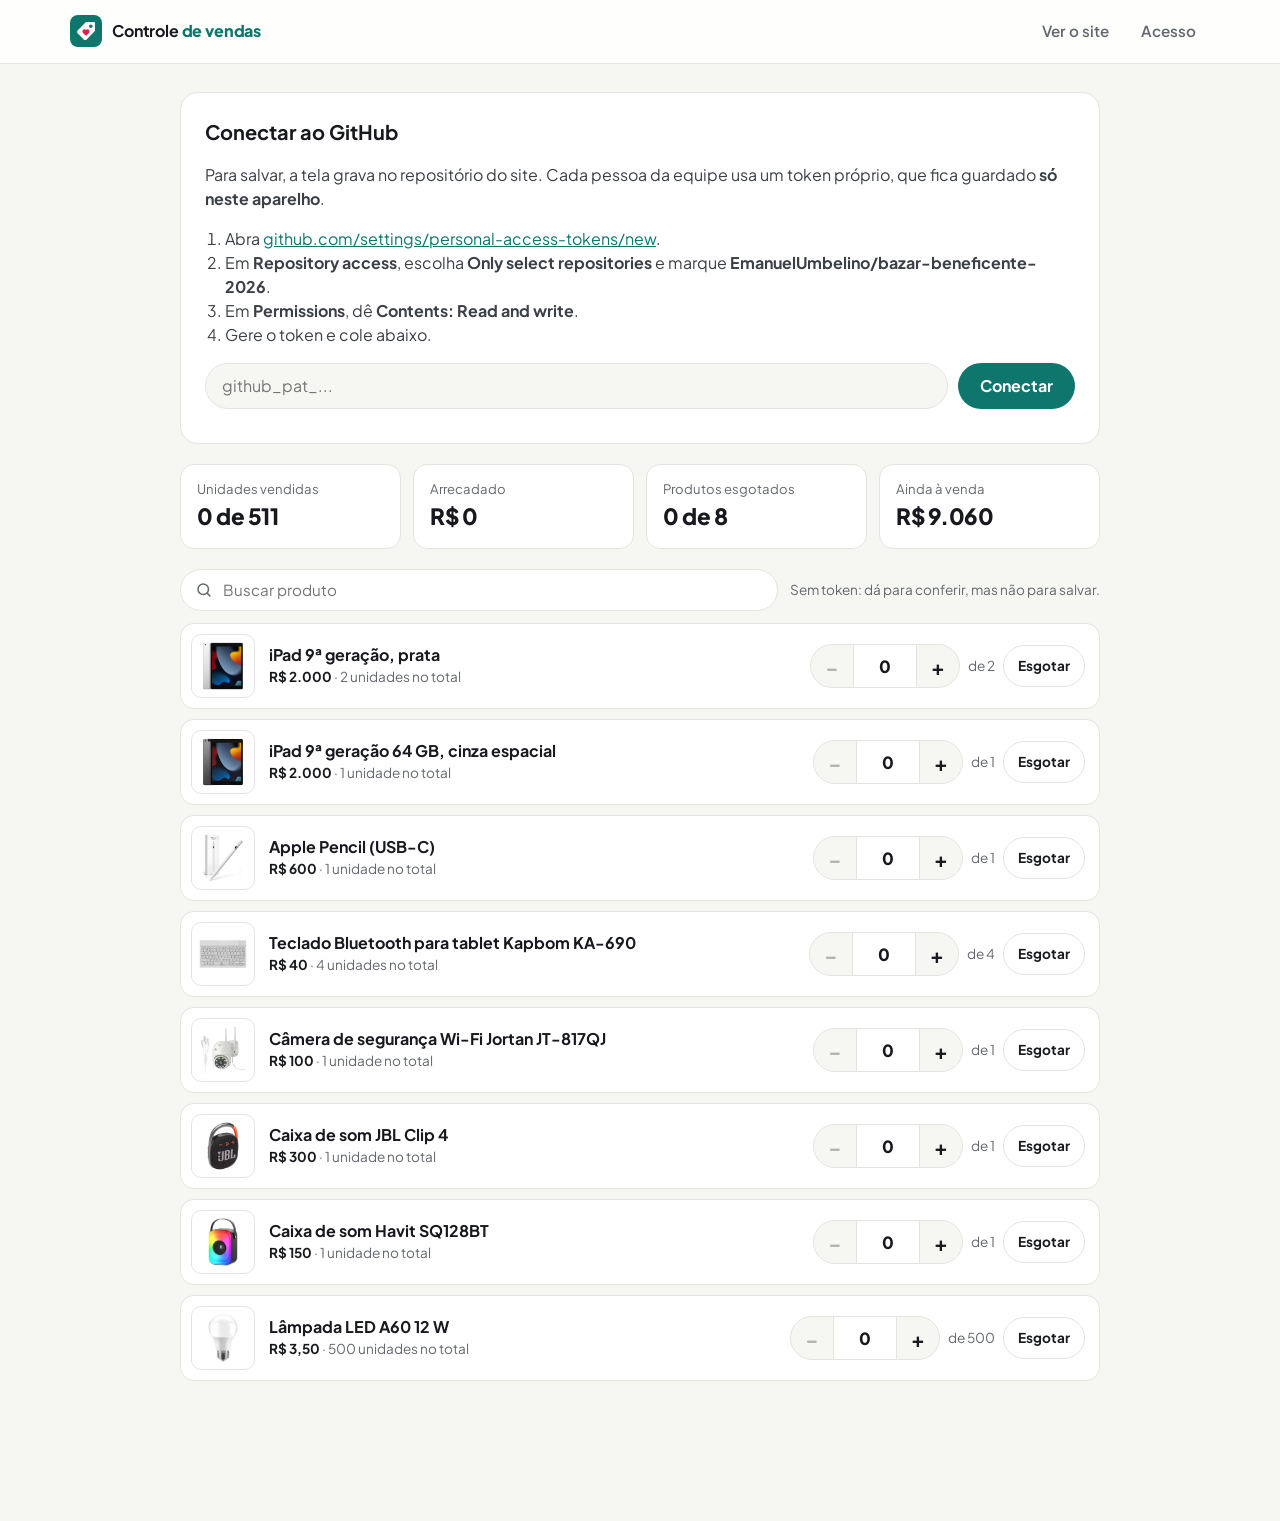
==== admin.html @ 53eb68d4 "Site do Bazar Beneficente 2026: catálogo, regras e controle de vendas" ====
<!doctype html>
<html lang="pt-BR">
<head>
  <meta charset="utf-8">
  <meta name="viewport" content="width=device-width, initial-scale=1">
  <meta name="robots" content="noindex, nofollow">
  <title>Controle de vendas | Bazar Beneficente 2026</title>
  <meta name="theme-color" content="#ffffff">
  <link rel="icon" href="assets/img/icone.svg" type="image/svg+xml">
  <link rel="preconnect" href="https://fonts.googleapis.com">
  <link rel="preconnect" href="https://fonts.gstatic.com" crossorigin>
  <link href="https://fonts.googleapis.com/css2?family=Plus+Jakarta+Sans:wght@400;500;600;700;800&display=swap" rel="stylesheet">
  <link rel="stylesheet" href="assets/css/estilo.css">
  <link rel="stylesheet" href="assets/css/admin.css">
  <script type="module" src="assets/js/admin.js"></script>
</head>
<body>
  <header class="topo">
    <div class="topo__dentro">
      <a class="marca" href="./">
        <img src="assets/img/icone.svg" alt="" width="32" height="32">
        <span>Controle <b>de vendas</b></span>
      </a>
      <nav class="menu" aria-label="Principal">
        <a href="./" target="_blank" rel="noopener">Ver o site</a>
        <button type="button" class="menu__botao" id="abrir-acesso">Acesso</button>
      </nav>
    </div>
  </header>

  <main class="painel">
    <section class="acesso" id="acesso" hidden>
      <h2>Conectar ao GitHub</h2>
      <p>Para salvar, a tela grava no repositório do site. Cada pessoa da equipe usa um token próprio, que fica guardado <b>só neste aparelho</b>.</p>
      <ol>
        <li>Abra <a href="https://github.com/settings/personal-access-tokens/new" target="_blank" rel="noopener">github.com/settings/personal-access-tokens/new</a>.</li>
        <li>Em <b>Repository access</b>, escolha <b>Only select repositories</b> e marque <b id="nome-repo">o repositório do bazar</b>.</li>
        <li>Em <b>Permissions</b>, dê <b>Contents: Read and write</b>.</li>
        <li>Gere o token e cole abaixo.</li>
      </ol>
      <form id="form-token" class="acesso__form">
        <input id="token" type="password" placeholder="github_pat_..." autocomplete="off" required aria-label="Token do GitHub">
        <button class="botao" type="submit">Conectar</button>
      </form>
      <p class="acesso__sair" id="sair-linha" hidden>Conectado. <button type="button" class="link" id="sair">Desconectar este aparelho</button></p>
      <p class="acesso__msg" id="acesso-msg" role="status"></p>
    </section>

    <section class="resumo" id="resumo" aria-label="Resumo"></section>

    <div class="painel__barra">
      <label class="busca">
        <svg viewBox="0 0 24 24" aria-hidden="true"><circle cx="11" cy="11" r="7"/><path d="m20 20-3.5-3.5"/></svg>
        <input id="busca" type="search" placeholder="Buscar produto" autocomplete="off" aria-label="Buscar produto">
      </label>
      <p class="painel__fonte" id="fonte"></p>
    </div>

    <div class="linhas" id="linhas"></div>
  </main>

  <div class="salvar" id="salvar" hidden>
    <div class="salvar__dentro">
      <p id="salvar-texto"></p>
      <div class="salvar__botoes">
        <button type="button" class="botao botao--claro" id="desfazer">Desfazer</button>
        <button type="button" class="botao" id="gravar">Salvar</button>
      </div>
    </div>
  </div>

  <div class="aviso-flutuante" id="toast" role="status" hidden></div>
</body>
</html>
---- assets/css/estilo.css ----
:root {
  --fundo: #f6f6f3;
  --superficie: #ffffff;
  --tinta: #17191e;
  --suave: #63676f;
  --linha: #e6e4df;
  --marca: #0f766e;
  --marca-escura: #0b5d57;
  --marca-clara: #e6f4f1;
  --oferta: #e11d48;
  --oferta-clara: #ffe4ea;
  --aviso: #fff7e6;
  --aviso-linha: #f3d9a4;
  --raio: 18px;
  --sombra: 0 1px 2px rgb(16 24 40 / 0.04), 0 6px 20px rgb(16 24 40 / 0.06);
  --largura: 1180px;
  --fonte: 'Plus Jakarta Sans', system-ui, -apple-system, 'Segoe UI', Roboto, sans-serif;
}

*, *::before, *::after { box-sizing: border-box; }
html { -webkit-text-size-adjust: 100%; scroll-behavior: smooth; }
body {
  margin: 0;
  font-family: var(--fonte);
  color: var(--tinta);
  background: var(--fundo);
  line-height: 1.5;
  -webkit-font-smoothing: antialiased;
}
img { max-width: 100%; display: block; }
a { color: var(--marca); }
button, input, select { font: inherit; color: inherit; }
svg { fill: none; stroke: currentColor; stroke-width: 2; stroke-linecap: round; stroke-linejoin: round; }
.sr { position: absolute; width: 1px; height: 1px; overflow: hidden; clip: rect(0 0 0 0); white-space: nowrap; }
:focus-visible { outline: 3px solid color-mix(in srgb, var(--marca) 55%, transparent); outline-offset: 2px; }

/* Topo */
.topo {
  position: sticky; top: 0; z-index: 20;
  background: rgb(255 255 255 / 0.86);
  backdrop-filter: saturate(180%) blur(12px);
  -webkit-backdrop-filter: saturate(180%) blur(12px);
  border-bottom: 1px solid var(--linha);
}
.topo__dentro {
  max-width: var(--largura); margin: 0 auto; padding: 12px 20px;
  display: flex; align-items: center; justify-content: space-between; gap: 16px;
}
.marca { display: flex; align-items: center; gap: 10px; text-decoration: none; color: var(--tinta); font-weight: 700; letter-spacing: -0.01em; }
.marca b { color: var(--marca); font-weight: 800; }
.menu { display: flex; gap: 4px; }
.menu a {
  text-decoration: none; color: var(--suave); font-weight: 600; font-size: 0.95rem;
  padding: 8px 14px; border-radius: 999px;
}
.menu a:hover { color: var(--tinta); background: var(--fundo); }
.menu a[aria-current='page'] { color: var(--marca-escura); background: var(--marca-clara); }

/* Hero */
.hero {
  background:
    radial-gradient(900px 380px at 85% -10%, rgb(15 118 110 / 0.12), transparent 70%),
    radial-gradient(700px 320px at 0% 110%, rgb(225 29 72 / 0.08), transparent 70%),
    var(--superficie);
  border-bottom: 1px solid var(--linha);
}
.hero__dentro { max-width: var(--largura); margin: 0 auto; padding: 56px 20px 44px; }
@media (min-width: 900px) {
  .hero__dentro { display: grid; grid-template-columns: 1.15fr 1fr; align-items: center; gap: 40px; }
}
.vitrine { display: none; position: relative; height: 340px; }
@media (min-width: 900px) { .vitrine { display: block; } }
.vitrine figure {
  position: absolute; margin: 0; background: #fff; border: 1px solid var(--linha); border-radius: 22px;
  box-shadow: 0 20px 50px rgb(16 24 40 / 0.12); padding: 16px;
}
.vitrine img { width: 100%; height: 100%; object-fit: contain; }
.vitrine span {
  position: absolute; top: -10px; right: -10px; background: var(--oferta); color: #fff; font-weight: 800;
  font-size: 0.95rem; padding: 6px 11px; border-radius: 999px; box-shadow: 0 6px 16px rgb(225 29 72 / 0.35);
}
.vitrine figure:nth-child(1) span { right: auto; left: -10px; }
.vitrine figure:nth-child(1) { width: 230px; height: 230px; left: 4%; top: 50px; transform: rotate(-5deg); }
.vitrine figure:nth-child(2) { width: 200px; height: 200px; left: 40%; top: 0; transform: rotate(4deg); z-index: 1; }
.vitrine figure:nth-child(3) { width: 180px; height: 180px; left: 58%; top: 160px; transform: rotate(-2deg); z-index: 2; }
.hero__selo {
  display: inline-block; margin: 0 0 14px; padding: 6px 12px; border-radius: 999px;
  background: var(--marca-clara); color: var(--marca-escura); font-weight: 700; font-size: 0.8rem;
  letter-spacing: 0.04em; text-transform: uppercase;
}
.hero h1 { margin: 0; font-size: clamp(2rem, 5vw, 3.4rem); line-height: 1.05; letter-spacing: -0.035em; font-weight: 800; }
.hero__chamada { margin: 14px 0 0; max-width: 40ch; font-size: clamp(1.05rem, 2vw, 1.25rem); color: var(--suave); }
.hero__info { list-style: none; padding: 0; margin: 22px 0 0; display: flex; flex-wrap: wrap; gap: 10px; }
.hero__info li {
  display: inline-flex; align-items: center; gap: 8px;
  padding: 8px 14px; border-radius: 999px; background: var(--fundo); border: 1px solid var(--linha);
  font-weight: 600; font-size: 0.92rem;
}
.hero__info svg { width: 18px; height: 18px; color: var(--marca); flex: none; }
.numeros { display: flex; flex-wrap: wrap; gap: 12px 40px; margin: 32px 0 0; }
.numeros div { display: flex; flex-direction: column-reverse; }
.numeros dt { color: var(--suave); font-size: 0.88rem; }
.numeros dd { margin: 0; font-size: 1.7rem; font-weight: 800; letter-spacing: -0.02em; }
.numeros div:last-child dd { color: var(--oferta); }

.aviso { max-width: var(--largura); margin: 20px auto 0; padding: 0 20px; }
.aviso p {
  margin: 0; padding: 12px 16px; border-radius: 12px;
  background: var(--aviso); border: 1px solid var(--aviso-linha); color: #6b4a07; font-size: 0.92rem; font-weight: 500;
}

/* Barra de filtros */
.barra { position: sticky; top: 57px; z-index: 10; background: color-mix(in srgb, var(--fundo) 92%, transparent); backdrop-filter: blur(10px); -webkit-backdrop-filter: blur(10px); }
.barra__dentro {
  max-width: var(--largura); margin: 0 auto; padding: 14px 20px;
  display: flex; align-items: center; justify-content: space-between; gap: 12px; flex-wrap: wrap;
}
.chips { display: flex; gap: 8px; overflow-x: auto; scrollbar-width: none; flex: 1 1 auto; min-width: 0; padding: 2px; }
.chips::-webkit-scrollbar { display: none; }
.chip {
  flex: none; display: inline-flex; align-items: center; gap: 8px;
  padding: 9px 14px; border-radius: 999px; border: 1px solid var(--linha); background: var(--superficie);
  font-weight: 600; font-size: 0.92rem; cursor: pointer; transition: background 0.15s, border-color 0.15s, color 0.15s;
}
.chip:hover { border-color: #cfccc5; }
.chip__n { font-size: 0.78rem; color: var(--suave); background: var(--fundo); border-radius: 999px; padding: 1px 7px; }
.chip[aria-selected='true'] { background: var(--tinta); border-color: var(--tinta); color: #fff; }
.chip[aria-selected='true'] .chip__n { background: rgb(255 255 255 / 0.18); color: #fff; }
.barra__ferramentas { display: flex; gap: 8px; flex: 0 1 auto; }
.busca {
  display: flex; align-items: center; gap: 8px; padding: 0 14px; height: 42px;
  background: var(--superficie); border: 1px solid var(--linha); border-radius: 999px; min-width: 220px;
}
.busca svg { width: 18px; height: 18px; color: var(--suave); flex: none; }
.busca input { border: 0; outline: 0; background: transparent; width: 100%; font-size: 0.95rem; }
.busca:focus-within { border-color: var(--marca); box-shadow: 0 0 0 3px rgb(15 118 110 / 0.15); }
.ordem select {
  height: 42px; padding: 0 36px 0 14px; border-radius: 999px; border: 1px solid var(--linha);
  background: var(--superficie) url("data:image/svg+xml,%3Csvg xmlns='http://www.w3.org/2000/svg' viewBox='0 0 24 24' fill='none' stroke='%2363676f' stroke-width='2' stroke-linecap='round'%3E%3Cpath d='m6 9 6 6 6-6'/%3E%3C/svg%3E") no-repeat right 12px center / 16px;
  appearance: none; font-weight: 600; font-size: 0.92rem; cursor: pointer;
}

/* Grade */
.catalogo { padding-bottom: 32px; }
.grade {
  max-width: var(--largura); margin: 0 auto; padding: 8px 20px 0;
  display: grid; gap: 20px; grid-template-columns: repeat(auto-fill, minmax(240px, 1fr));
}
.card {
  position: relative; display: flex; flex-direction: column;
  background: var(--superficie); border: 1px solid var(--linha); border-radius: var(--raio);
  overflow: hidden; transition: transform 0.18s ease, box-shadow 0.18s ease;
}
.card:hover { transform: translateY(-2px); box-shadow: var(--sombra); }
.card__foto { position: relative; aspect-ratio: 1; background: #fff; border-bottom: 1px solid var(--linha); }
.card__foto img { width: 100%; height: 100%; object-fit: contain; padding: 14px; }
.selo {
  position: absolute; top: 12px; left: 12px;
  background: var(--oferta); color: #fff; font-weight: 800; font-size: 0.9rem; letter-spacing: -0.01em;
  padding: 5px 10px; border-radius: 999px; box-shadow: 0 4px 12px rgb(225 29 72 / 0.3);
}
.tarja {
  position: absolute; inset: auto 12px 12px 12px; text-align: center;
  background: rgb(23 25 30 / 0.86); color: #fff; font-weight: 700; padding: 8px; border-radius: 10px;
  letter-spacing: 0.06em; text-transform: uppercase; font-size: 0.8rem;
}
.card--esgotado .card__foto img { filter: grayscale(1); opacity: 0.5; }
.card--esgotado .preco__por { color: var(--suave); }
.card__corpo { padding: 14px 16px 16px; display: flex; flex-direction: column; gap: 4px; flex: 1; }
.card__cat { margin: 0; color: var(--marca); font-size: 0.75rem; font-weight: 700; letter-spacing: 0.06em; text-transform: uppercase; }
.card__nome { margin: 0 0 6px; font-size: 1.02rem; line-height: 1.3; font-weight: 700; letter-spacing: -0.01em; }
.card__abrir { all: unset; cursor: pointer; }
.card__abrir::after { content: ''; position: absolute; inset: 0; border-radius: var(--raio); }
.card__abrir:focus-visible::after { outline: 3px solid color-mix(in srgb, var(--marca) 55%, transparent); outline-offset: -3px; }
.preco { display: flex; align-items: baseline; gap: 10px; flex-wrap: wrap; margin-top: auto; }
.preco__de { color: var(--suave); font-size: 0.92rem; }
.preco__por { font-size: 1.5rem; font-weight: 800; letter-spacing: -0.025em; }
.card__economia { margin: 0; color: var(--oferta); font-weight: 700; font-size: 0.88rem; }
.card__estoque { margin: 6px 0 0; color: var(--suave); font-size: 0.85rem; display: flex; align-items: center; gap: 6px; }
.card__estoque::before { content: ''; width: 7px; height: 7px; border-radius: 50%; background: #16a34a; }
.card__estoque--fim::before { background: #9ca3af; }

.vazio { max-width: var(--largura); margin: 24px auto; padding: 0 20px; color: var(--suave); text-align: center; }
.nota { max-width: var(--largura); margin: 28px auto 0; padding: 0 20px; color: var(--suave); font-size: 0.82rem; }

/* Detalhe */
.detalhe {
  border: 0; padding: 0; border-radius: 24px; width: min(920px, calc(100% - 32px)); max-height: calc(100dvh - 32px);
  background: var(--superficie); color: var(--tinta); box-shadow: 0 30px 80px rgb(0 0 0 / 0.25);
}
.detalhe::backdrop { background: rgb(17 19 24 / 0.55); backdrop-filter: blur(3px); }
.detalhe[open] { animation: entrar 0.2s ease; }
@keyframes entrar { from { opacity: 0; transform: translateY(12px) scale(0.98); } }
.detalhe__caixa { position: relative; display: grid; grid-template-columns: 1fr 1fr; }
.detalhe__fechar {
  position: absolute; top: 12px; right: 12px; z-index: 2; width: 40px; height: 40px; border-radius: 50%;
  border: 1px solid var(--linha); background: rgb(255 255 255 / 0.92); cursor: pointer; display: grid; place-items: center;
}
.detalhe__fechar svg { width: 20px; height: 20px; }
.detalhe__foto { position: relative; background: #fff; border-right: 1px solid var(--linha); display: grid; place-items: center; padding: 28px; }
.detalhe__foto img { width: 100%; max-height: 440px; object-fit: contain; }
.detalhe__ilustrativa { position: absolute; bottom: 12px; left: 16px; font-size: 0.75rem; color: var(--suave); }
.detalhe__info { padding: 32px 28px 28px; display: flex; flex-direction: column; gap: 10px; overflow-y: auto; }
.detalhe__info h2 { margin: 0; font-size: 1.6rem; line-height: 1.15; letter-spacing: -0.025em; padding-right: 36px; }
.detalhe__modelo { margin: -4px 0 0; color: var(--suave); font-size: 0.9rem; }
.detalhe__preco {
  display: flex; align-items: center; justify-content: space-between; gap: 12px;
  padding: 16px; margin-top: 6px; border-radius: 14px; background: var(--fundo);
}
.detalhe__preco > div { display: flex; flex-direction: column; }
.detalhe__preco .preco__por { font-size: 2rem; line-height: 1.1; }
.detalhe__un { color: var(--suave); font-size: 0.82rem; }
.selo--grande { position: static; font-size: 1.15rem; padding: 8px 14px; }
.detalhe__descricao { margin: 4px 0 0; color: #3b3f46; }
.detalhe__tabela { margin: 4px 0 0; border-top: 1px solid var(--linha); }
.detalhe__tabela div { display: flex; justify-content: space-between; gap: 16px; padding: 10px 0; border-bottom: 1px solid var(--linha); font-size: 0.92rem; }
.detalhe__tabela dt { color: var(--suave); }
.detalhe__tabela dd { margin: 0; font-weight: 600; text-align: right; }
.detalhe__alerta { margin: 4px 0 0; padding: 10px 14px; border-radius: 12px; background: var(--aviso); border: 1px solid var(--aviso-linha); color: #6b4a07; font-size: 0.88rem; }
.detalhe__regras { font-weight: 600; font-size: 0.92rem; margin-top: 4px; }

/* Regras */
.pagina { max-width: 820px; margin: 0 auto; padding: 48px 20px 64px; }
.pagina h1 { font-size: clamp(1.9rem, 4vw, 2.6rem); letter-spacing: -0.03em; line-height: 1.1; margin: 0 0 12px; }
.pagina > p.intro { color: var(--suave); font-size: 1.1rem; margin: 0 0 24px; }
.secao { background: var(--superficie); border: 1px solid var(--linha); border-radius: var(--raio); padding: 24px; margin-top: 16px; }
.secao h2 { display: flex; align-items: center; gap: 12px; margin: 0 0 12px; font-size: 1.2rem; letter-spacing: -0.01em; }
.secao h2 span {
  display: grid; place-items: center; width: 32px; height: 32px; flex: none; border-radius: 10px;
  background: var(--marca-clara); color: var(--marca-escura); font-size: 0.95rem; font-weight: 800;
}
.secao h3 { font-size: 1rem; margin: 18px 0 8px; }
.secao p, .secao li { color: #3b3f46; }
.secao ul, .secao ol { padding-left: 20px; margin: 8px 0; }
.secao li { margin: 4px 0; }
.destaque-valor {
  display: flex; align-items: center; gap: 16px; flex-wrap: wrap;
  padding: 14px 16px; border-radius: 14px; background: var(--fundo); margin: 8px 0;
}
.destaque-valor strong { font-size: 1.8rem; letter-spacing: -0.02em; color: var(--marca-escura); }
.destaque-valor span { color: var(--suave); font-size: 0.92rem; flex: 1 1 260px; }
.tabela { width: 100%; border-collapse: collapse; font-size: 0.94rem; margin-top: 4px; }
.tabela th, .tabela td { text-align: left; padding: 10px 8px; border-bottom: 1px solid var(--linha); vertical-align: top; }
.tabela th { color: var(--suave); font-weight: 600; font-size: 0.82rem; text-transform: uppercase; letter-spacing: 0.04em; }
.tabela td:first-child { font-weight: 600; }
.pagamento { display: flex; gap: 8px; flex-wrap: wrap; list-style: none; padding: 0 !important; }
.pagamento li { padding: 6px 14px; border-radius: 999px; background: var(--marca-clara); color: var(--marca-escura); font-weight: 700; font-size: 0.9rem; }
.botao {
  display: inline-flex; align-items: center; justify-content: center; gap: 8px; height: 46px; padding: 0 22px;
  border-radius: 999px; border: 0; background: var(--marca); color: #fff; font-weight: 700; text-decoration: none; cursor: pointer;
}
.botao:hover { background: var(--marca-escura); }
.botao--claro { background: var(--superficie); color: var(--tinta); border: 1px solid var(--linha); }
.botao--claro:hover { background: var(--fundo); }

/* Rodapé */
.rodape { border-top: 1px solid var(--linha); background: var(--superficie); margin-top: 24px; }
.rodape__dentro { max-width: var(--largura); margin: 0 auto; padding: 28px 20px 40px; color: var(--suave); font-size: 0.9rem; }
.rodape p { margin: 4px 0; }

/* Celular */
@media (max-width: 720px) {
  .topo__dentro { padding: 10px 16px; }
  .marca span { font-size: 0.95rem; }
  .menu a { padding: 7px 11px; font-size: 0.9rem; }
  .hero__dentro { padding: 36px 16px 30px; }
  .numeros { display: grid; grid-template-columns: repeat(3, auto); justify-content: start; gap: 10px 22px; margin-top: 24px; }
  .numeros dt { font-size: 0.78rem; line-height: 1.3; }
  .numeros dd { font-size: 1.3rem; }
  .marca img { width: 28px; height: 28px; }
  .aviso { padding: 0 16px; margin-top: 16px; }
  .barra { top: 53px; }
  .barra__dentro { padding: 12px 16px; }
  .chips { flex-basis: 100%; margin: 0 -16px; padding: 2px 16px; }
  .barra__ferramentas { flex-basis: 100%; }
  .busca { flex: 1; min-width: 0; }
  .grade { padding: 4px 16px 0; gap: 12px; grid-template-columns: repeat(2, minmax(0, 1fr)); }
  .card { border-radius: 14px; }
  .card__foto img { padding: 10px; }
  .card__corpo { padding: 10px 12px 12px; }
  .card__nome { font-size: 0.92rem; }
  .preco { gap: 2px 8px; }
  .preco__por { font-size: 1.2rem; }
  .preco__de { font-size: 0.8rem; }
  .card__economia, .card__estoque { font-size: 0.78rem; }
  .selo { top: 8px; left: 8px; font-size: 0.78rem; padding: 4px 8px; }
  .detalhe { width: 100%; max-width: 100%; max-height: 92dvh; margin: auto 0 0; border-radius: 22px 22px 0 0; }
  .detalhe[open] { animation: subir 0.22s ease; }
  @keyframes subir { from { transform: translateY(40px); opacity: 0; } }
  .detalhe__caixa { grid-template-columns: 1fr; }
  .detalhe__foto { border-right: 0; border-bottom: 1px solid var(--linha); padding: 20px; }
  .detalhe__foto img { max-height: 240px; }
  .detalhe__info { padding: 20px 18px 28px; }
  .detalhe__info h2 { font-size: 1.3rem; padding-right: 0; }
  .pagina { padding: 32px 16px 48px; }
  .secao { padding: 18px; }
  .tabela th:nth-child(3), .tabela td:nth-child(3) { display: none; }
  .tabela .obs-celular { display: block; color: var(--suave); font-weight: 400; font-size: 0.82rem; }
}
@media (min-width: 721px) { .tabela .obs-celular { display: none; } }
@media (max-width: 360px) { .grade { grid-template-columns: 1fr; } }
@media (prefers-reduced-motion: reduce) { * { animation: none !important; transition: none !important; scroll-behavior: auto !important; } }
---- assets/css/admin.css ----
.menu__botao {
  border: 0; background: transparent; cursor: pointer;
  color: var(--suave); font-weight: 600; font-size: 0.95rem; padding: 8px 14px; border-radius: 999px;
}
.menu__botao:hover { color: var(--tinta); background: var(--fundo); }

.painel { max-width: 960px; margin: 0 auto; padding: 28px 20px 140px; }

.acesso { background: var(--superficie); border: 1px solid var(--linha); border-radius: var(--raio); padding: 24px; margin-bottom: 20px; }
.acesso h2 { margin: 0 0 8px; font-size: 1.25rem; }
.acesso p, .acesso li { color: #3b3f46; }
.acesso ol { padding-left: 20px; }
.acesso__form { display: flex; gap: 10px; flex-wrap: wrap; margin-top: 12px; }
.acesso__form input {
  flex: 1 1 280px; height: 46px; padding: 0 16px; border-radius: 999px; border: 1px solid var(--linha); background: var(--fundo);
}
.acesso__msg { margin: 10px 0 0; font-weight: 600; }
.acesso__msg.erro { color: var(--oferta); }
.acesso__msg.ok { color: var(--marca); }
.link { all: unset; color: var(--oferta); font-weight: 600; cursor: pointer; text-decoration: underline; }

.resumo { display: grid; grid-template-columns: repeat(4, 1fr); gap: 12px; margin-bottom: 20px; }
.resumo div { background: var(--superficie); border: 1px solid var(--linha); border-radius: 14px; padding: 14px 16px; }
.resumo dt { color: var(--suave); font-size: 0.82rem; }
.resumo dd { margin: 2px 0 0; font-size: 1.4rem; font-weight: 800; letter-spacing: -0.02em; }

.painel__barra { display: flex; align-items: center; gap: 12px; flex-wrap: wrap; margin-bottom: 12px; }
.painel__barra .busca { flex: 1 1 260px; }
.painel__fonte { margin: 0; color: var(--suave); font-size: 0.85rem; }

.linhas { display: flex; flex-direction: column; gap: 10px; }
.linha {
  display: grid; grid-template-columns: 64px 1fr auto; align-items: center; gap: 14px;
  background: var(--superficie); border: 1px solid var(--linha); border-radius: 14px; padding: 10px 14px 10px 10px;
}
.linha--mudou { border-color: var(--marca); box-shadow: 0 0 0 3px rgb(15 118 110 / 0.12); }
.linha--fim { background: #fafaf9; }
.linha--fim img { filter: grayscale(1); opacity: 0.6; }
.linha img { width: 64px; height: 64px; object-fit: contain; background: #fff; border-radius: 10px; border: 1px solid var(--linha); padding: 4px; }
.linha__nome { margin: 0; font-weight: 700; line-height: 1.25; }
.linha__meta { margin: 2px 0 0; color: var(--suave); font-size: 0.85rem; }
.linha__meta b { color: var(--tinta); }
.linha__estado { display: inline-block; margin-left: 6px; padding: 1px 8px; border-radius: 999px; font-size: 0.75rem; font-weight: 700; }
.linha__estado--fim { background: #e5e7eb; color: #374151; }
.linha__estado--parcial { background: var(--marca-clara); color: var(--marca-escura); }

.controle { display: flex; align-items: center; gap: 8px; }
.passo { display: flex; align-items: center; border: 1px solid var(--linha); border-radius: 999px; overflow: hidden; background: var(--fundo); }
.passo button { width: 42px; height: 42px; border: 0; background: transparent; font-size: 1.3rem; font-weight: 700; cursor: pointer; }
.passo button:hover:not(:disabled) { background: #ecebe7; }
.passo button:disabled { opacity: 0.3; cursor: default; }
.passo input {
  width: 64px; height: 42px; border: 0; background: var(--superficie); text-align: center; font-weight: 800; font-size: 1.05rem;
  border-left: 1px solid var(--linha); border-right: 1px solid var(--linha); -moz-appearance: textfield;
}
.passo input::-webkit-outer-spin-button, .passo input::-webkit-inner-spin-button { -webkit-appearance: none; margin: 0; }
.controle__de { color: var(--suave); font-size: 0.85rem; white-space: nowrap; }
.botao-mini {
  height: 42px; padding: 0 14px; border-radius: 999px; border: 1px solid var(--linha); background: var(--superficie);
  font-weight: 700; font-size: 0.85rem; cursor: pointer; white-space: nowrap;
}
.botao-mini:hover { background: var(--fundo); }

.salvar { position: fixed; inset: auto 0 0 0; z-index: 30; padding: 12px 16px calc(12px + env(safe-area-inset-bottom)); background: rgb(255 255 255 / 0.94); backdrop-filter: blur(10px); border-top: 1px solid var(--linha); }
.salvar__dentro { max-width: 960px; margin: 0 auto; display: flex; align-items: center; justify-content: space-between; gap: 12px; flex-wrap: wrap; }
.salvar p { margin: 0; font-weight: 600; }
.salvar__botoes { display: flex; gap: 8px; }

.aviso-flutuante {
  position: fixed; left: 50%; bottom: 96px; transform: translateX(-50%); z-index: 40;
  background: var(--tinta); color: #fff; padding: 12px 18px; border-radius: 12px; font-weight: 600; box-shadow: var(--sombra);
  max-width: calc(100% - 32px);
}
.aviso-flutuante.erro { background: var(--oferta); }

@media (max-width: 720px) {
  .painel { padding: 20px 16px 150px; }
  .resumo { grid-template-columns: repeat(2, 1fr); }
  .linha { grid-template-columns: 52px 1fr; }
  .linha img { width: 52px; height: 52px; }
  .controle { grid-column: 1 / -1; justify-content: space-between; }
  .salvar__dentro { flex-direction: column; align-items: stretch; }
  .salvar__botoes .botao { flex: 1; }
}
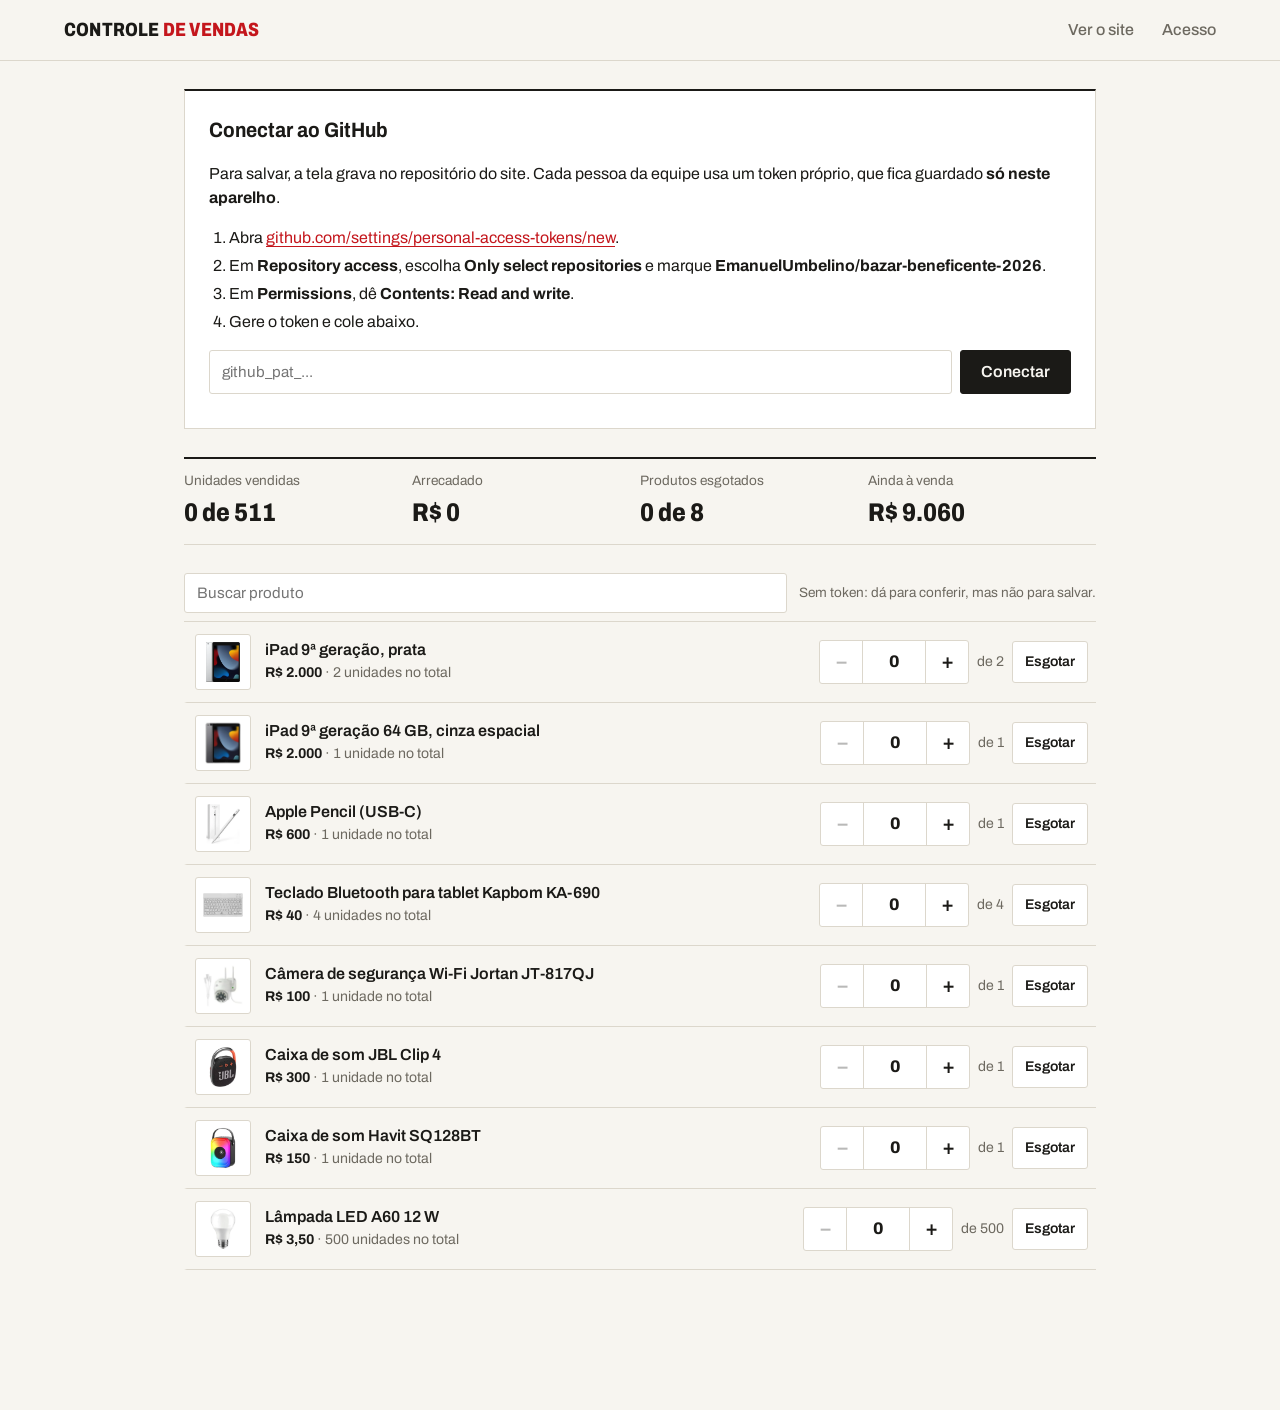
==== commit fb6377fb: "Visual de encarte, menos genérico; média de mercado conferida em 20/10/2026" ====
--- a/admin.html
+++ b/admin.html
@@ -5,11 +5,11 @@
   <meta name="viewport" content="width=device-width, initial-scale=1">
   <meta name="robots" content="noindex, nofollow">
   <title>Controle de vendas | Bazar Beneficente 2026</title>
-  <meta name="theme-color" content="#ffffff">
+  <meta name="theme-color" content="#f7f5f0">
   <link rel="icon" href="assets/img/icone.svg" type="image/svg+xml">
   <link rel="preconnect" href="https://fonts.googleapis.com">
   <link rel="preconnect" href="https://fonts.gstatic.com" crossorigin>
-  <link href="https://fonts.googleapis.com/css2?family=Plus+Jakarta+Sans:wght@400;500;600;700;800&display=swap" rel="stylesheet">
+  <link href="https://fonts.googleapis.com/css2?family=Archivo:wdth,wght@62..125,400..800&display=swap" rel="stylesheet">
   <link rel="stylesheet" href="assets/css/estilo.css">
   <link rel="stylesheet" href="assets/css/admin.css">
   <script type="module" src="assets/js/admin.js"></script>
@@ -17,10 +17,7 @@
 <body>
   <header class="topo">
     <div class="topo__dentro">
-      <a class="marca" href="./">
-        <img src="assets/img/icone.svg" alt="" width="32" height="32">
-        <span>Controle <b>de vendas</b></span>
-      </a>
+      <a class="marca" href="./">Controle <span>de vendas</span></a>
       <nav class="menu" aria-label="Principal">
         <a href="./" target="_blank" rel="noopener">Ver o site</a>
         <button type="button" class="menu__botao" id="abrir-acesso">Acesso</button>
@@ -39,7 +36,7 @@
         <li>Gere o token e cole abaixo.</li>
       </ol>
       <form id="form-token" class="acesso__form">
-        <input id="token" type="password" placeholder="github_pat_..." autocomplete="off" required aria-label="Token do GitHub">
+        <input class="campo" id="token" type="password" placeholder="github_pat_..." autocomplete="off" required aria-label="Token do GitHub">
         <button class="botao" type="submit">Conectar</button>
       </form>
       <p class="acesso__sair" id="sair-linha" hidden>Conectado. <button type="button" class="link" id="sair">Desconectar este aparelho</button></p>
@@ -49,10 +46,7 @@
     <section class="resumo" id="resumo" aria-label="Resumo"></section>
 
     <div class="painel__barra">
-      <label class="busca">
-        <svg viewBox="0 0 24 24" aria-hidden="true"><circle cx="11" cy="11" r="7"/><path d="m20 20-3.5-3.5"/></svg>
-        <input id="busca" type="search" placeholder="Buscar produto" autocomplete="off" aria-label="Buscar produto">
-      </label>
+      <input class="campo" id="busca" type="search" placeholder="Buscar produto" autocomplete="off" aria-label="Buscar produto">
       <p class="painel__fonte" id="fonte"></p>
     </div>
 
--- a/assets/css/estilo.css
+++ b/assets/css/estilo.css
@@ -1,302 +1,237 @@
 :root {
-  --fundo: #f6f6f3;
-  --superficie: #ffffff;
-  --tinta: #17191e;
-  --suave: #63676f;
-  --linha: #e6e4df;
-  --marca: #0f766e;
-  --marca-escura: #0b5d57;
-  --marca-clara: #e6f4f1;
-  --oferta: #e11d48;
-  --oferta-clara: #ffe4ea;
-  --aviso: #fff7e6;
-  --aviso-linha: #f3d9a4;
-  --raio: 18px;
-  --sombra: 0 1px 2px rgb(16 24 40 / 0.04), 0 6px 20px rgb(16 24 40 / 0.06);
-  --largura: 1180px;
-  --fonte: 'Plus Jakarta Sans', system-ui, -apple-system, 'Segoe UI', Roboto, sans-serif;
+  --papel: #f7f5f0;
+  --branco: #ffffff;
+  --tinta: #1b1a17;
+  --suave: #6d6960;
+  --linha: #dcd7cc;
+  --linha-forte: #1b1a17;
+  --vermelho: #c4161c;
+  --vermelho-escuro: #9e1116;
+  --largura: 1200px;
+  --fonte: 'Archivo', system-ui, -apple-system, 'Segoe UI', Roboto, sans-serif;
 }
 
 *, *::before, *::after { box-sizing: border-box; }
-html { -webkit-text-size-adjust: 100%; scroll-behavior: smooth; }
+html { -webkit-text-size-adjust: 100%; }
 body {
   margin: 0;
   font-family: var(--fonte);
+  font-size: 16px;
   color: var(--tinta);
-  background: var(--fundo);
+  background: var(--papel);
   line-height: 1.5;
   -webkit-font-smoothing: antialiased;
 }
 img { max-width: 100%; display: block; }
-a { color: var(--marca); }
+a { color: inherit; text-underline-offset: 3px; }
 button, input, select { font: inherit; color: inherit; }
 svg { fill: none; stroke: currentColor; stroke-width: 2; stroke-linecap: round; stroke-linejoin: round; }
 .sr { position: absolute; width: 1px; height: 1px; overflow: hidden; clip: rect(0 0 0 0); white-space: nowrap; }
-:focus-visible { outline: 3px solid color-mix(in srgb, var(--marca) 55%, transparent); outline-offset: 2px; }
+:focus-visible { outline: 2px solid var(--tinta); outline-offset: 2px; }
 
 /* Topo */
-.topo {
-  position: sticky; top: 0; z-index: 20;
-  background: rgb(255 255 255 / 0.86);
-  backdrop-filter: saturate(180%) blur(12px);
-  -webkit-backdrop-filter: saturate(180%) blur(12px);
-  border-bottom: 1px solid var(--linha);
-}
+.topo { background: var(--papel); border-bottom: 1px solid var(--linha); }
 .topo__dentro {
-  max-width: var(--largura); margin: 0 auto; padding: 12px 20px;
+  max-width: var(--largura); margin: 0 auto; padding: 0 24px; height: 60px;
   display: flex; align-items: center; justify-content: space-between; gap: 16px;
 }
-.marca { display: flex; align-items: center; gap: 10px; text-decoration: none; color: var(--tinta); font-weight: 700; letter-spacing: -0.01em; }
-.marca b { color: var(--marca); font-weight: 800; }
-.menu { display: flex; gap: 4px; }
+.marca {
+  text-decoration: none; font-weight: 800; font-stretch: 80%; font-size: 1.2rem;
+  text-transform: uppercase; letter-spacing: 0.01em;
+}
+.marca span { color: var(--vermelho); }
+.menu { display: flex; gap: 28px; height: 100%; }
 .menu a {
-  text-decoration: none; color: var(--suave); font-weight: 600; font-size: 0.95rem;
-  padding: 8px 14px; border-radius: 999px;
-}
-.menu a:hover { color: var(--tinta); background: var(--fundo); }
-.menu a[aria-current='page'] { color: var(--marca-escura); background: var(--marca-clara); }
-
-/* Hero */
-.hero {
-  background:
-    radial-gradient(900px 380px at 85% -10%, rgb(15 118 110 / 0.12), transparent 70%),
-    radial-gradient(700px 320px at 0% 110%, rgb(225 29 72 / 0.08), transparent 70%),
-    var(--superficie);
-  border-bottom: 1px solid var(--linha);
-}
-.hero__dentro { max-width: var(--largura); margin: 0 auto; padding: 56px 20px 44px; }
-@media (min-width: 900px) {
-  .hero__dentro { display: grid; grid-template-columns: 1.15fr 1fr; align-items: center; gap: 40px; }
-}
-.vitrine { display: none; position: relative; height: 340px; }
-@media (min-width: 900px) { .vitrine { display: block; } }
-.vitrine figure {
-  position: absolute; margin: 0; background: #fff; border: 1px solid var(--linha); border-radius: 22px;
-  box-shadow: 0 20px 50px rgb(16 24 40 / 0.12); padding: 16px;
-}
-.vitrine img { width: 100%; height: 100%; object-fit: contain; }
-.vitrine span {
-  position: absolute; top: -10px; right: -10px; background: var(--oferta); color: #fff; font-weight: 800;
-  font-size: 0.95rem; padding: 6px 11px; border-radius: 999px; box-shadow: 0 6px 16px rgb(225 29 72 / 0.35);
-}
-.vitrine figure:nth-child(1) span { right: auto; left: -10px; }
-.vitrine figure:nth-child(1) { width: 230px; height: 230px; left: 4%; top: 50px; transform: rotate(-5deg); }
-.vitrine figure:nth-child(2) { width: 200px; height: 200px; left: 40%; top: 0; transform: rotate(4deg); z-index: 1; }
-.vitrine figure:nth-child(3) { width: 180px; height: 180px; left: 58%; top: 160px; transform: rotate(-2deg); z-index: 2; }
-.hero__selo {
-  display: inline-block; margin: 0 0 14px; padding: 6px 12px; border-radius: 999px;
-  background: var(--marca-clara); color: var(--marca-escura); font-weight: 700; font-size: 0.8rem;
-  letter-spacing: 0.04em; text-transform: uppercase;
-}
-.hero h1 { margin: 0; font-size: clamp(2rem, 5vw, 3.4rem); line-height: 1.05; letter-spacing: -0.035em; font-weight: 800; }
-.hero__chamada { margin: 14px 0 0; max-width: 40ch; font-size: clamp(1.05rem, 2vw, 1.25rem); color: var(--suave); }
-.hero__info { list-style: none; padding: 0; margin: 22px 0 0; display: flex; flex-wrap: wrap; gap: 10px; }
-.hero__info li {
-  display: inline-flex; align-items: center; gap: 8px;
-  padding: 8px 14px; border-radius: 999px; background: var(--fundo); border: 1px solid var(--linha);
-  font-weight: 600; font-size: 0.92rem;
-}
-.hero__info svg { width: 18px; height: 18px; color: var(--marca); flex: none; }
-.numeros { display: flex; flex-wrap: wrap; gap: 12px 40px; margin: 32px 0 0; }
-.numeros div { display: flex; flex-direction: column-reverse; }
-.numeros dt { color: var(--suave); font-size: 0.88rem; }
-.numeros dd { margin: 0; font-size: 1.7rem; font-weight: 800; letter-spacing: -0.02em; }
-.numeros div:last-child dd { color: var(--oferta); }
-
-.aviso { max-width: var(--largura); margin: 20px auto 0; padding: 0 20px; }
-.aviso p {
-  margin: 0; padding: 12px 16px; border-radius: 12px;
-  background: var(--aviso); border: 1px solid var(--aviso-linha); color: #6b4a07; font-size: 0.92rem; font-weight: 500;
-}
-
-/* Barra de filtros */
-.barra { position: sticky; top: 57px; z-index: 10; background: color-mix(in srgb, var(--fundo) 92%, transparent); backdrop-filter: blur(10px); -webkit-backdrop-filter: blur(10px); }
-.barra__dentro {
-  max-width: var(--largura); margin: 0 auto; padding: 14px 20px;
-  display: flex; align-items: center; justify-content: space-between; gap: 12px; flex-wrap: wrap;
-}
-.chips { display: flex; gap: 8px; overflow-x: auto; scrollbar-width: none; flex: 1 1 auto; min-width: 0; padding: 2px; }
-.chips::-webkit-scrollbar { display: none; }
-.chip {
-  flex: none; display: inline-flex; align-items: center; gap: 8px;
-  padding: 9px 14px; border-radius: 999px; border: 1px solid var(--linha); background: var(--superficie);
-  font-weight: 600; font-size: 0.92rem; cursor: pointer; transition: background 0.15s, border-color 0.15s, color 0.15s;
-}
-.chip:hover { border-color: #cfccc5; }
-.chip__n { font-size: 0.78rem; color: var(--suave); background: var(--fundo); border-radius: 999px; padding: 1px 7px; }
-.chip[aria-selected='true'] { background: var(--tinta); border-color: var(--tinta); color: #fff; }
-.chip[aria-selected='true'] .chip__n { background: rgb(255 255 255 / 0.18); color: #fff; }
-.barra__ferramentas { display: flex; gap: 8px; flex: 0 1 auto; }
-.busca {
-  display: flex; align-items: center; gap: 8px; padding: 0 14px; height: 42px;
-  background: var(--superficie); border: 1px solid var(--linha); border-radius: 999px; min-width: 220px;
-}
-.busca svg { width: 18px; height: 18px; color: var(--suave); flex: none; }
-.busca input { border: 0; outline: 0; background: transparent; width: 100%; font-size: 0.95rem; }
-.busca:focus-within { border-color: var(--marca); box-shadow: 0 0 0 3px rgb(15 118 110 / 0.15); }
-.ordem select {
-  height: 42px; padding: 0 36px 0 14px; border-radius: 999px; border: 1px solid var(--linha);
-  background: var(--superficie) url("data:image/svg+xml,%3Csvg xmlns='http://www.w3.org/2000/svg' viewBox='0 0 24 24' fill='none' stroke='%2363676f' stroke-width='2' stroke-linecap='round'%3E%3Cpath d='m6 9 6 6 6-6'/%3E%3C/svg%3E") no-repeat right 12px center / 16px;
-  appearance: none; font-weight: 600; font-size: 0.92rem; cursor: pointer;
+  display: flex; align-items: center; text-decoration: none; color: var(--suave); font-weight: 500;
+  border-bottom: 2px solid transparent; margin-bottom: -1px;
+}
+.menu a:hover { color: var(--tinta); }
+.menu a[aria-current='page'] { color: var(--tinta); border-bottom-color: var(--tinta); }
+
+/* Abertura */
+.abertura {
+  max-width: var(--largura); margin: 0 auto; padding: 48px 24px 40px;
+  display: grid; grid-template-columns: minmax(0, 1.4fr) minmax(280px, 1fr); gap: 48px; align-items: end;
+}
+.abertura h1 {
+  margin: 0; font-weight: 800; font-stretch: 72%; text-transform: uppercase;
+  font-size: clamp(2.6rem, 7vw, 5.2rem); line-height: 0.92; letter-spacing: -0.01em;
+}
+.abertura__chamada { margin: 18px 0 0; max-width: 34ch; font-size: 1.2rem; line-height: 1.4; }
+.abertura__aviso { margin: 14px 0 0; font-size: 0.92rem; color: var(--suave); }
+.ficha { margin: 0; border-top: 2px solid var(--linha-forte); }
+.ficha div { display: grid; grid-template-columns: 96px 1fr; gap: 12px; padding: 11px 0; border-bottom: 1px solid var(--linha); }
+.ficha dt { color: var(--suave); font-size: 0.9rem; }
+.ficha dd { margin: 0; font-weight: 600; }
+.ficha a { color: var(--vermelho); }
+
+/* Categorias e ferramentas */
+.catalogo { max-width: var(--largura); margin: 0 auto; padding: 0 24px 40px; }
+.abas {
+  display: flex; gap: 28px; overflow-x: auto; scrollbar-width: none;
+  border-bottom: 1px solid var(--linha); position: sticky; top: 0; z-index: 10; background: var(--papel);
+}
+.abas::-webkit-scrollbar { display: none; }
+.abas button {
+  flex: none; border: 0; background: none; cursor: pointer; padding: 14px 0 12px;
+  font-weight: 600; font-size: 1rem; color: var(--suave);
+  border-bottom: 2px solid transparent; margin-bottom: -1px;
+}
+.abas button:hover { color: var(--tinta); }
+.abas button[aria-pressed='true'] { color: var(--tinta); border-bottom-color: var(--vermelho); }
+.ferramentas { display: flex; align-items: center; justify-content: space-between; gap: 12px; padding: 16px 0 20px; flex-wrap: wrap; }
+.contagem { margin: 0; color: var(--suave); font-size: 0.92rem; }
+.ferramentas__campos { display: flex; gap: 8px; }
+.campo {
+  height: 40px; padding: 0 12px; border: 1px solid var(--linha); border-radius: 3px; background: var(--branco);
+  font-size: 0.95rem;
+}
+.campo:focus { outline: none; border-color: var(--tinta); }
+input.campo { width: 240px; }
+select.campo {
+  appearance: none; padding-right: 32px; cursor: pointer;
+  background: var(--branco) url("data:image/svg+xml,%3Csvg xmlns='http://www.w3.org/2000/svg' viewBox='0 0 24 24' fill='none' stroke='%231b1a17' stroke-width='2'%3E%3Cpath d='m7 10 5 5 5-5'/%3E%3C/svg%3E") no-repeat right 8px center / 16px;
 }
 
 /* Grade */
-.catalogo { padding-bottom: 32px; }
-.grade {
-  max-width: var(--largura); margin: 0 auto; padding: 8px 20px 0;
-  display: grid; gap: 20px; grid-template-columns: repeat(auto-fill, minmax(240px, 1fr));
-}
-.card {
-  position: relative; display: flex; flex-direction: column;
-  background: var(--superficie); border: 1px solid var(--linha); border-radius: var(--raio);
-  overflow: hidden; transition: transform 0.18s ease, box-shadow 0.18s ease;
-}
-.card:hover { transform: translateY(-2px); box-shadow: var(--sombra); }
-.card__foto { position: relative; aspect-ratio: 1; background: #fff; border-bottom: 1px solid var(--linha); }
-.card__foto img { width: 100%; height: 100%; object-fit: contain; padding: 14px; }
-.selo {
-  position: absolute; top: 12px; left: 12px;
-  background: var(--oferta); color: #fff; font-weight: 800; font-size: 0.9rem; letter-spacing: -0.01em;
-  padding: 5px 10px; border-radius: 999px; box-shadow: 0 4px 12px rgb(225 29 72 / 0.3);
-}
-.tarja {
-  position: absolute; inset: auto 12px 12px 12px; text-align: center;
-  background: rgb(23 25 30 / 0.86); color: #fff; font-weight: 700; padding: 8px; border-radius: 10px;
-  letter-spacing: 0.06em; text-transform: uppercase; font-size: 0.8rem;
-}
-.card--esgotado .card__foto img { filter: grayscale(1); opacity: 0.5; }
+.grade { display: grid; gap: 32px 20px; grid-template-columns: repeat(4, minmax(0, 1fr)); }
+.card { position: relative; display: flex; flex-direction: column; }
+.card__foto { position: relative; aspect-ratio: 1; background: var(--branco); border: 1px solid var(--linha); border-radius: 3px; overflow: hidden; }
+.card__foto img { width: 100%; height: 100%; object-fit: contain; padding: 12%; transition: transform 0.3s ease; }
+.card:hover .card__foto img { transform: scale(1.03); }
+.etiqueta {
+  position: absolute; top: 0; left: 0;
+  background: var(--vermelho); color: #fff; font-weight: 800; font-stretch: 85%; font-size: 1rem;
+  padding: 5px 9px 4px; font-variant-numeric: tabular-nums;
+}
+.esgotado {
+  position: absolute; inset: 0; display: grid; place-items: center;
+  background: rgb(247 245 240 / 0.6);
+}
+.esgotado span {
+  border: 2px solid var(--tinta); padding: 4px 12px; font-weight: 800; font-stretch: 80%;
+  text-transform: uppercase; letter-spacing: 0.06em; transform: rotate(-8deg); background: var(--papel);
+}
+.card--esgotado .card__foto img { filter: grayscale(1); }
+.card__corpo { padding-top: 12px; display: flex; flex-direction: column; flex: 1; }
+.card__cat { margin: 0 0 2px; color: var(--suave); font-size: 0.85rem; }
+.card__nome { margin: 0 0 10px; font-size: 1rem; line-height: 1.3; font-weight: 500; }
+.card__abrir { all: unset; cursor: pointer; }
+.card__abrir::after { content: ''; position: absolute; inset: 0; }
+.card:hover .card__abrir { text-decoration: underline; text-underline-offset: 3px; }
+.card__abrir:focus-visible::after { outline: 2px solid var(--tinta); outline-offset: 4px; }
+.preco { display: flex; align-items: baseline; gap: 10px; flex-wrap: wrap; margin-top: auto; font-variant-numeric: tabular-nums; }
+.preco__por { font-size: 1.55rem; font-weight: 800; font-stretch: 85%; letter-spacing: -0.01em; line-height: 1.1; }
+.preco__de { color: var(--suave); font-size: 0.92rem; }
 .card--esgotado .preco__por { color: var(--suave); }
-.card__corpo { padding: 14px 16px 16px; display: flex; flex-direction: column; gap: 4px; flex: 1; }
-.card__cat { margin: 0; color: var(--marca); font-size: 0.75rem; font-weight: 700; letter-spacing: 0.06em; text-transform: uppercase; }
-.card__nome { margin: 0 0 6px; font-size: 1.02rem; line-height: 1.3; font-weight: 700; letter-spacing: -0.01em; }
-.card__abrir { all: unset; cursor: pointer; }
-.card__abrir::after { content: ''; position: absolute; inset: 0; border-radius: var(--raio); }
-.card__abrir:focus-visible::after { outline: 3px solid color-mix(in srgb, var(--marca) 55%, transparent); outline-offset: -3px; }
-.preco { display: flex; align-items: baseline; gap: 10px; flex-wrap: wrap; margin-top: auto; }
-.preco__de { color: var(--suave); font-size: 0.92rem; }
-.preco__por { font-size: 1.5rem; font-weight: 800; letter-spacing: -0.025em; }
-.card__economia { margin: 0; color: var(--oferta); font-weight: 700; font-size: 0.88rem; }
-.card__estoque { margin: 6px 0 0; color: var(--suave); font-size: 0.85rem; display: flex; align-items: center; gap: 6px; }
-.card__estoque::before { content: ''; width: 7px; height: 7px; border-radius: 50%; background: #16a34a; }
-.card__estoque--fim::before { background: #9ca3af; }
-
-.vazio { max-width: var(--largura); margin: 24px auto; padding: 0 20px; color: var(--suave); text-align: center; }
-.nota { max-width: var(--largura); margin: 28px auto 0; padding: 0 20px; color: var(--suave); font-size: 0.82rem; }
+.card__estoque { margin: 4px 0 0; color: var(--suave); font-size: 0.85rem; }
+
+.vazio { margin: 32px 0; color: var(--suave); }
+.nota { margin: 48px 0 0; color: var(--suave); font-size: 0.85rem; max-width: 80ch; }
 
 /* Detalhe */
 .detalhe {
-  border: 0; padding: 0; border-radius: 24px; width: min(920px, calc(100% - 32px)); max-height: calc(100dvh - 32px);
-  background: var(--superficie); color: var(--tinta); box-shadow: 0 30px 80px rgb(0 0 0 / 0.25);
-}
-.detalhe::backdrop { background: rgb(17 19 24 / 0.55); backdrop-filter: blur(3px); }
-.detalhe[open] { animation: entrar 0.2s ease; }
-@keyframes entrar { from { opacity: 0; transform: translateY(12px) scale(0.98); } }
+  border: 0; padding: 0; border-radius: 4px; width: min(900px, calc(100% - 32px)); max-height: calc(100dvh - 32px);
+  background: var(--branco); color: var(--tinta);
+}
+.detalhe::backdrop { background: rgb(27 26 23 / 0.6); }
 .detalhe__caixa { position: relative; display: grid; grid-template-columns: 1fr 1fr; }
 .detalhe__fechar {
-  position: absolute; top: 12px; right: 12px; z-index: 2; width: 40px; height: 40px; border-radius: 50%;
-  border: 1px solid var(--linha); background: rgb(255 255 255 / 0.92); cursor: pointer; display: grid; place-items: center;
-}
-.detalhe__fechar svg { width: 20px; height: 20px; }
-.detalhe__foto { position: relative; background: #fff; border-right: 1px solid var(--linha); display: grid; place-items: center; padding: 28px; }
-.detalhe__foto img { width: 100%; max-height: 440px; object-fit: contain; }
-.detalhe__ilustrativa { position: absolute; bottom: 12px; left: 16px; font-size: 0.75rem; color: var(--suave); }
-.detalhe__info { padding: 32px 28px 28px; display: flex; flex-direction: column; gap: 10px; overflow-y: auto; }
-.detalhe__info h2 { margin: 0; font-size: 1.6rem; line-height: 1.15; letter-spacing: -0.025em; padding-right: 36px; }
-.detalhe__modelo { margin: -4px 0 0; color: var(--suave); font-size: 0.9rem; }
-.detalhe__preco {
-  display: flex; align-items: center; justify-content: space-between; gap: 12px;
-  padding: 16px; margin-top: 6px; border-radius: 14px; background: var(--fundo);
-}
-.detalhe__preco > div { display: flex; flex-direction: column; }
-.detalhe__preco .preco__por { font-size: 2rem; line-height: 1.1; }
-.detalhe__un { color: var(--suave); font-size: 0.82rem; }
-.selo--grande { position: static; font-size: 1.15rem; padding: 8px 14px; }
-.detalhe__descricao { margin: 4px 0 0; color: #3b3f46; }
-.detalhe__tabela { margin: 4px 0 0; border-top: 1px solid var(--linha); }
-.detalhe__tabela div { display: flex; justify-content: space-between; gap: 16px; padding: 10px 0; border-bottom: 1px solid var(--linha); font-size: 0.92rem; }
+  position: absolute; top: 10px; right: 10px; z-index: 2; width: 40px; height: 40px;
+  border: 0; background: none; cursor: pointer; display: grid; place-items: center;
+}
+.detalhe__fechar svg { width: 22px; height: 22px; }
+.detalhe__foto { position: relative; border-right: 1px solid var(--linha); display: grid; place-items: center; padding: 40px; }
+.detalhe__foto img { width: 100%; max-height: 420px; object-fit: contain; }
+.detalhe__foto .etiqueta { font-size: 1.15rem; padding: 7px 12px 6px; }
+.detalhe__ilustrativa { position: absolute; bottom: 10px; left: 14px; font-size: 0.78rem; color: var(--suave); }
+.detalhe__info { padding: 36px 32px 32px; display: flex; flex-direction: column; overflow-y: auto; }
+.detalhe__info .card__cat { margin-bottom: 4px; }
+.detalhe__info h2 { margin: 0; font-size: 1.7rem; line-height: 1.15; font-weight: 700; font-stretch: 90%; padding-right: 32px; }
+.detalhe__modelo { margin: 4px 0 0; color: var(--suave); font-size: 0.9rem; }
+.detalhe__preco { margin: 20px 0 0; padding: 16px 0; border-top: 2px solid var(--linha-forte); border-bottom: 1px solid var(--linha); font-variant-numeric: tabular-nums; }
+.detalhe__preco .preco__por { font-size: 2.4rem; }
+.detalhe__preco p { margin: 4px 0 0; color: var(--suave); font-size: 0.9rem; }
+.detalhe__preco b { color: var(--vermelho); }
+.detalhe__descricao { margin: 16px 0 0; }
+.detalhe__tabela { margin: 16px 0 0; }
+.detalhe__tabela div { display: flex; justify-content: space-between; gap: 16px; padding: 9px 0; border-bottom: 1px solid var(--linha); font-size: 0.93rem; }
 .detalhe__tabela dt { color: var(--suave); }
-.detalhe__tabela dd { margin: 0; font-weight: 600; text-align: right; }
-.detalhe__alerta { margin: 4px 0 0; padding: 10px 14px; border-radius: 12px; background: var(--aviso); border: 1px solid var(--aviso-linha); color: #6b4a07; font-size: 0.88rem; }
-.detalhe__regras { font-weight: 600; font-size: 0.92rem; margin-top: 4px; }
-
-/* Regras */
-.pagina { max-width: 820px; margin: 0 auto; padding: 48px 20px 64px; }
-.pagina h1 { font-size: clamp(1.9rem, 4vw, 2.6rem); letter-spacing: -0.03em; line-height: 1.1; margin: 0 0 12px; }
-.pagina > p.intro { color: var(--suave); font-size: 1.1rem; margin: 0 0 24px; }
-.secao { background: var(--superficie); border: 1px solid var(--linha); border-radius: var(--raio); padding: 24px; margin-top: 16px; }
-.secao h2 { display: flex; align-items: center; gap: 12px; margin: 0 0 12px; font-size: 1.2rem; letter-spacing: -0.01em; }
-.secao h2 span {
-  display: grid; place-items: center; width: 32px; height: 32px; flex: none; border-radius: 10px;
-  background: var(--marca-clara); color: var(--marca-escura); font-size: 0.95rem; font-weight: 800;
-}
-.secao h3 { font-size: 1rem; margin: 18px 0 8px; }
-.secao p, .secao li { color: #3b3f46; }
-.secao ul, .secao ol { padding-left: 20px; margin: 8px 0; }
-.secao li { margin: 4px 0; }
-.destaque-valor {
-  display: flex; align-items: center; gap: 16px; flex-wrap: wrap;
-  padding: 14px 16px; border-radius: 14px; background: var(--fundo); margin: 8px 0;
-}
-.destaque-valor strong { font-size: 1.8rem; letter-spacing: -0.02em; color: var(--marca-escura); }
-.destaque-valor span { color: var(--suave); font-size: 0.92rem; flex: 1 1 260px; }
-.tabela { width: 100%; border-collapse: collapse; font-size: 0.94rem; margin-top: 4px; }
-.tabela th, .tabela td { text-align: left; padding: 10px 8px; border-bottom: 1px solid var(--linha); vertical-align: top; }
-.tabela th { color: var(--suave); font-weight: 600; font-size: 0.82rem; text-transform: uppercase; letter-spacing: 0.04em; }
+.detalhe__tabela dd { margin: 0; font-weight: 600; text-align: right; font-variant-numeric: tabular-nums; }
+.detalhe__alerta { margin: 16px 0 0; padding-left: 12px; border-left: 3px solid var(--vermelho); font-size: 0.9rem; }
+.detalhe__regras { margin-top: 16px; font-weight: 600; font-size: 0.93rem; }
+
+/* Páginas de texto (regras) */
+.pagina { max-width: 760px; margin: 0 auto; padding: 48px 24px 72px; }
+.pagina h1 {
+  margin: 0; font-weight: 800; font-stretch: 72%; text-transform: uppercase;
+  font-size: clamp(2.4rem, 6vw, 3.8rem); line-height: 0.95;
+}
+.pagina .intro { margin: 16px 0 0; font-size: 1.15rem; }
+.pagina .abertura__aviso { margin-bottom: 8px; }
+.secao { padding: 28px 0 8px; border-top: 1px solid var(--linha); margin-top: 28px; }
+.secao h2 { display: flex; gap: 12px; align-items: baseline; margin: 0 0 12px; font-size: 1.35rem; font-weight: 700; font-stretch: 90%; }
+.secao h2 span { color: var(--vermelho); font-weight: 800; font-variant-numeric: tabular-nums; }
+.secao h3 { margin: 20px 0 6px; font-size: 1rem; font-weight: 700; }
+.secao p, .secao li { margin: 6px 0; }
+.secao ul, .secao ol { padding-left: 22px; margin: 8px 0; }
+.valor-limite { display: flex; gap: 16px; align-items: baseline; flex-wrap: wrap; margin: 8px 0; }
+.valor-limite strong { font-size: 2.2rem; font-weight: 800; font-stretch: 80%; line-height: 1; }
+.valor-limite span { color: var(--suave); flex: 1 1 240px; }
+.tabela { width: 100%; border-collapse: collapse; font-size: 0.95rem; margin-top: 6px; border-top: 2px solid var(--linha-forte); }
+.tabela th, .tabela td { text-align: left; padding: 10px 12px 10px 0; border-bottom: 1px solid var(--linha); vertical-align: top; }
+.tabela th { font-weight: 600; color: var(--suave); font-size: 0.88rem; }
 .tabela td:first-child { font-weight: 600; }
-.pagamento { display: flex; gap: 8px; flex-wrap: wrap; list-style: none; padding: 0 !important; }
-.pagamento li { padding: 6px 14px; border-radius: 999px; background: var(--marca-clara); color: var(--marca-escura); font-weight: 700; font-size: 0.9rem; }
 .botao {
-  display: inline-flex; align-items: center; justify-content: center; gap: 8px; height: 46px; padding: 0 22px;
-  border-radius: 999px; border: 0; background: var(--marca); color: #fff; font-weight: 700; text-decoration: none; cursor: pointer;
-}
-.botao:hover { background: var(--marca-escura); }
-.botao--claro { background: var(--superficie); color: var(--tinta); border: 1px solid var(--linha); }
-.botao--claro:hover { background: var(--fundo); }
+  display: inline-flex; align-items: center; justify-content: center; height: 44px; padding: 0 20px;
+  border-radius: 3px; border: 1px solid var(--tinta); background: var(--tinta); color: var(--papel);
+  font-weight: 600; text-decoration: none; cursor: pointer;
+}
+.botao:hover { background: #000; }
+.botao--claro { background: var(--branco); color: var(--tinta); border-color: var(--linha); }
+.botao--claro:hover { background: var(--papel); }
 
 /* Rodapé */
-.rodape { border-top: 1px solid var(--linha); background: var(--superficie); margin-top: 24px; }
-.rodape__dentro { max-width: var(--largura); margin: 0 auto; padding: 28px 20px 40px; color: var(--suave); font-size: 0.9rem; }
+.rodape { border-top: 1px solid var(--linha); }
+.rodape__dentro { max-width: var(--largura); margin: 0 auto; padding: 24px 24px 40px; color: var(--suave); font-size: 0.88rem; }
 .rodape p { margin: 4px 0; }
 
-/* Celular */
+/* Telas menores */
+@media (max-width: 980px) {
+  .grade { grid-template-columns: repeat(3, minmax(0, 1fr)); }
+  .abertura { grid-template-columns: 1fr; gap: 28px; align-items: start; }
+}
 @media (max-width: 720px) {
-  .topo__dentro { padding: 10px 16px; }
-  .marca span { font-size: 0.95rem; }
-  .menu a { padding: 7px 11px; font-size: 0.9rem; }
-  .hero__dentro { padding: 36px 16px 30px; }
-  .numeros { display: grid; grid-template-columns: repeat(3, auto); justify-content: start; gap: 10px 22px; margin-top: 24px; }
-  .numeros dt { font-size: 0.78rem; line-height: 1.3; }
-  .numeros dd { font-size: 1.3rem; }
-  .marca img { width: 28px; height: 28px; }
-  .aviso { padding: 0 16px; margin-top: 16px; }
-  .barra { top: 53px; }
-  .barra__dentro { padding: 12px 16px; }
-  .chips { flex-basis: 100%; margin: 0 -16px; padding: 2px 16px; }
-  .barra__ferramentas { flex-basis: 100%; }
-  .busca { flex: 1; min-width: 0; }
-  .grade { padding: 4px 16px 0; gap: 12px; grid-template-columns: repeat(2, minmax(0, 1fr)); }
-  .card { border-radius: 14px; }
-  .card__foto img { padding: 10px; }
-  .card__corpo { padding: 10px 12px 12px; }
-  .card__nome { font-size: 0.92rem; }
-  .preco { gap: 2px 8px; }
-  .preco__por { font-size: 1.2rem; }
-  .preco__de { font-size: 0.8rem; }
-  .card__economia, .card__estoque { font-size: 0.78rem; }
-  .selo { top: 8px; left: 8px; font-size: 0.78rem; padding: 4px 8px; }
-  .detalhe { width: 100%; max-width: 100%; max-height: 92dvh; margin: auto 0 0; border-radius: 22px 22px 0 0; }
-  .detalhe[open] { animation: subir 0.22s ease; }
-  @keyframes subir { from { transform: translateY(40px); opacity: 0; } }
+  .topo__dentro { padding: 0 16px; height: 54px; }
+  .marca { font-size: 1.05rem; }
+  .menu { gap: 20px; }
+  .abertura { padding: 32px 16px 28px; }
+  .abertura__chamada { font-size: 1.08rem; }
+  .ficha div { grid-template-columns: 84px 1fr; }
+  .catalogo { padding: 0 16px 32px; }
+  .abas { gap: 22px; margin: 0 -16px; padding: 0 16px; }
+  .ferramentas__campos { flex: 1 1 100%; }
+  input.campo { flex: 1 1 auto; width: auto; min-width: 0; }
+  select.campo { flex: 0 0 auto; }
+  .ferramentas__campos { min-width: 0; }
+  .contagem { order: 2; }
+  .grade { grid-template-columns: repeat(2, minmax(0, 1fr)); gap: 24px 12px; }
+  .card__nome { font-size: 0.93rem; }
+  .preco { gap: 0 8px; }
+  .preco__por { font-size: 1.3rem; }
+  .preco__de { font-size: 0.82rem; }
+  .etiqueta { font-size: 0.88rem; padding: 4px 7px 3px; }
+  .detalhe { width: 100%; max-width: 100%; max-height: 92dvh; margin: auto 0 0; border-radius: 8px 8px 0 0; }
   .detalhe__caixa { grid-template-columns: 1fr; }
-  .detalhe__foto { border-right: 0; border-bottom: 1px solid var(--linha); padding: 20px; }
-  .detalhe__foto img { max-height: 240px; }
+  .detalhe__foto { border-right: 0; border-bottom: 1px solid var(--linha); padding: 24px; }
+  .detalhe__foto img { max-height: 230px; }
   .detalhe__info { padding: 20px 18px 28px; }
-  .detalhe__info h2 { font-size: 1.3rem; padding-right: 0; }
-  .pagina { padding: 32px 16px 48px; }
-  .secao { padding: 18px; }
+  .detalhe__info h2 { font-size: 1.35rem; padding-right: 0; }
+  .detalhe__preco .preco__por { font-size: 2rem; }
+  .pagina { padding: 32px 16px 56px; }
   .tabela th:nth-child(3), .tabela td:nth-child(3) { display: none; }
-  .tabela .obs-celular { display: block; color: var(--suave); font-weight: 400; font-size: 0.82rem; }
+  .tabela .obs-celular { display: block; color: var(--suave); font-weight: 400; font-size: 0.85rem; }
 }
 @media (min-width: 721px) { .tabela .obs-celular { display: none; } }
-@media (max-width: 360px) { .grade { grid-template-columns: 1fr; } }
-@media (prefers-reduced-motion: reduce) { * { animation: none !important; transition: none !important; scroll-behavior: auto !important; } }
+@media (max-width: 340px) { .grade { grid-template-columns: 1fr; } }
+@media (prefers-reduced-motion: reduce) { * { transition: none !important; } }
--- a/assets/css/admin.css
+++ b/assets/css/admin.css
@@ -1,83 +1,84 @@
 .menu__botao {
-  border: 0; background: transparent; cursor: pointer;
-  color: var(--suave); font-weight: 600; font-size: 0.95rem; padding: 8px 14px; border-radius: 999px;
+  border: 0; background: none; cursor: pointer; color: var(--suave); font-weight: 500; padding: 0;
 }
-.menu__botao:hover { color: var(--tinta); background: var(--fundo); }
+.menu__botao:hover { color: var(--tinta); }
 
-.painel { max-width: 960px; margin: 0 auto; padding: 28px 20px 140px; }
+.painel { max-width: 960px; margin: 0 auto; padding: 28px 24px 140px; }
 
-.acesso { background: var(--superficie); border: 1px solid var(--linha); border-radius: var(--raio); padding: 24px; margin-bottom: 20px; }
-.acesso h2 { margin: 0 0 8px; font-size: 1.25rem; }
-.acesso p, .acesso li { color: #3b3f46; }
+.acesso { background: var(--branco); border: 1px solid var(--linha); border-top: 2px solid var(--linha-forte); padding: 24px; margin-bottom: 28px; }
+.acesso h2 { margin: 0 0 8px; font-size: 1.3rem; font-weight: 700; font-stretch: 90%; }
 .acesso ol { padding-left: 20px; }
-.acesso__form { display: flex; gap: 10px; flex-wrap: wrap; margin-top: 12px; }
-.acesso__form input {
-  flex: 1 1 280px; height: 46px; padding: 0 16px; border-radius: 999px; border: 1px solid var(--linha); background: var(--fundo);
-}
+.acesso li { margin: 4px 0; }
+.acesso a { color: var(--vermelho); }
+.acesso__form { display: flex; gap: 8px; flex-wrap: wrap; margin-top: 12px; }
+.acesso__form .campo { flex: 1 1 280px; height: 44px; }
 .acesso__msg { margin: 10px 0 0; font-weight: 600; }
-.acesso__msg.erro { color: var(--oferta); }
-.acesso__msg.ok { color: var(--marca); }
-.link { all: unset; color: var(--oferta); font-weight: 600; cursor: pointer; text-decoration: underline; }
+.acesso__msg.erro { color: var(--vermelho); }
+.acesso__msg.ok { color: #1d6b38; }
+.link { all: unset; color: var(--vermelho); font-weight: 600; cursor: pointer; text-decoration: underline; }
 
-.resumo { display: grid; grid-template-columns: repeat(4, 1fr); gap: 12px; margin-bottom: 20px; }
-.resumo div { background: var(--superficie); border: 1px solid var(--linha); border-radius: 14px; padding: 14px 16px; }
-.resumo dt { color: var(--suave); font-size: 0.82rem; }
-.resumo dd { margin: 2px 0 0; font-size: 1.4rem; font-weight: 800; letter-spacing: -0.02em; }
+.resumo { display: grid; grid-template-columns: repeat(4, 1fr); margin: 0 0 28px; border-top: 2px solid var(--linha-forte); }
+.resumo div { padding: 12px 16px 12px 0; border-bottom: 1px solid var(--linha); }
+.resumo dt { color: var(--suave); font-size: 0.85rem; }
+.resumo dd { margin: 2px 0 0; font-size: 1.6rem; font-weight: 800; font-stretch: 85%; font-variant-numeric: tabular-nums; }
 
-.painel__barra { display: flex; align-items: center; gap: 12px; flex-wrap: wrap; margin-bottom: 12px; }
-.painel__barra .busca { flex: 1 1 260px; }
+.painel__barra { display: flex; align-items: center; gap: 12px; flex-wrap: wrap; margin-bottom: 8px; }
+.painel__barra .campo { flex: 1 1 260px; }
 .painel__fonte { margin: 0; color: var(--suave); font-size: 0.85rem; }
 
-.linhas { display: flex; flex-direction: column; gap: 10px; }
+.linhas { display: flex; flex-direction: column; border-top: 1px solid var(--linha); }
 .linha {
-  display: grid; grid-template-columns: 64px 1fr auto; align-items: center; gap: 14px;
-  background: var(--superficie); border: 1px solid var(--linha); border-radius: 14px; padding: 10px 14px 10px 10px;
+  display: grid; grid-template-columns: 56px 1fr auto; align-items: center; gap: 14px;
+  padding: 12px 8px; border-bottom: 1px solid var(--linha); border-left: 3px solid transparent;
 }
-.linha--mudou { border-color: var(--marca); box-shadow: 0 0 0 3px rgb(15 118 110 / 0.12); }
-.linha--fim { background: #fafaf9; }
+.linha--mudou { border-left-color: var(--vermelho); background: #fffaf0; }
 .linha--fim img { filter: grayscale(1); opacity: 0.6; }
-.linha img { width: 64px; height: 64px; object-fit: contain; background: #fff; border-radius: 10px; border: 1px solid var(--linha); padding: 4px; }
-.linha__nome { margin: 0; font-weight: 700; line-height: 1.25; }
-.linha__meta { margin: 2px 0 0; color: var(--suave); font-size: 0.85rem; }
+.linha img { width: 56px; height: 56px; object-fit: contain; background: var(--branco); border: 1px solid var(--linha); border-radius: 3px; padding: 4px; }
+.linha__nome { margin: 0; font-weight: 600; line-height: 1.25; }
+.linha__meta { margin: 2px 0 0; color: var(--suave); font-size: 0.88rem; font-variant-numeric: tabular-nums; }
 .linha__meta b { color: var(--tinta); }
-.linha__estado { display: inline-block; margin-left: 6px; padding: 1px 8px; border-radius: 999px; font-size: 0.75rem; font-weight: 700; }
-.linha__estado--fim { background: #e5e7eb; color: #374151; }
-.linha__estado--parcial { background: var(--marca-clara); color: var(--marca-escura); }
+.linha__estado { margin-left: 8px; font-size: 0.82rem; font-weight: 600; }
+.linha__estado--fim { color: var(--vermelho); }
+.linha__estado--parcial { color: var(--suave); }
 
 .controle { display: flex; align-items: center; gap: 8px; }
-.passo { display: flex; align-items: center; border: 1px solid var(--linha); border-radius: 999px; overflow: hidden; background: var(--fundo); }
-.passo button { width: 42px; height: 42px; border: 0; background: transparent; font-size: 1.3rem; font-weight: 700; cursor: pointer; }
-.passo button:hover:not(:disabled) { background: #ecebe7; }
+.passo { display: flex; align-items: center; border: 1px solid var(--linha); border-radius: 3px; background: var(--branco); }
+.passo button { width: 42px; height: 42px; border: 0; background: none; font-size: 1.3rem; font-weight: 600; cursor: pointer; }
+.passo button:hover:not(:disabled) { background: var(--papel); }
 .passo button:disabled { opacity: 0.3; cursor: default; }
 .passo input {
-  width: 64px; height: 42px; border: 0; background: var(--superficie); text-align: center; font-weight: 800; font-size: 1.05rem;
-  border-left: 1px solid var(--linha); border-right: 1px solid var(--linha); -moz-appearance: textfield;
+  width: 64px; height: 42px; border: 0; border-left: 1px solid var(--linha); border-right: 1px solid var(--linha);
+  text-align: center; font-weight: 800; font-size: 1.05rem; font-variant-numeric: tabular-nums; -moz-appearance: textfield;
 }
 .passo input::-webkit-outer-spin-button, .passo input::-webkit-inner-spin-button { -webkit-appearance: none; margin: 0; }
-.controle__de { color: var(--suave); font-size: 0.85rem; white-space: nowrap; }
+.controle__de { color: var(--suave); font-size: 0.88rem; white-space: nowrap; }
 .botao-mini {
-  height: 42px; padding: 0 14px; border-radius: 999px; border: 1px solid var(--linha); background: var(--superficie);
-  font-weight: 700; font-size: 0.85rem; cursor: pointer; white-space: nowrap;
+  height: 42px; padding: 0 12px; border-radius: 3px; border: 1px solid var(--linha); background: var(--branco);
+  font-weight: 600; font-size: 0.88rem; cursor: pointer; white-space: nowrap;
 }
-.botao-mini:hover { background: var(--fundo); }
+.botao-mini:hover { border-color: var(--tinta); }
 
-.salvar { position: fixed; inset: auto 0 0 0; z-index: 30; padding: 12px 16px calc(12px + env(safe-area-inset-bottom)); background: rgb(255 255 255 / 0.94); backdrop-filter: blur(10px); border-top: 1px solid var(--linha); }
+.salvar { position: fixed; inset: auto 0 0 0; z-index: 30; padding: 12px 16px calc(12px + env(safe-area-inset-bottom)); background: var(--tinta); color: var(--papel); }
 .salvar__dentro { max-width: 960px; margin: 0 auto; display: flex; align-items: center; justify-content: space-between; gap: 12px; flex-wrap: wrap; }
 .salvar p { margin: 0; font-weight: 600; }
 .salvar__botoes { display: flex; gap: 8px; }
+.salvar .botao { background: var(--vermelho); border-color: var(--vermelho); color: #fff; }
+.salvar .botao:hover { background: var(--vermelho-escuro); }
+.salvar .botao--claro { background: transparent; border-color: #5a5750; color: var(--papel); }
+.salvar .botao--claro:hover { background: #2c2a26; }
 
 .aviso-flutuante {
-  position: fixed; left: 50%; bottom: 96px; transform: translateX(-50%); z-index: 40;
-  background: var(--tinta); color: #fff; padding: 12px 18px; border-radius: 12px; font-weight: 600; box-shadow: var(--sombra);
-  max-width: calc(100% - 32px);
+  position: fixed; left: 50%; bottom: 90px; transform: translateX(-50%); z-index: 40;
+  background: var(--branco); color: var(--tinta); border: 1px solid var(--linha); border-left: 4px solid #1d6b38;
+  padding: 12px 16px; font-weight: 600; max-width: calc(100% - 32px);
 }
-.aviso-flutuante.erro { background: var(--oferta); }
+.aviso-flutuante.erro { border-left-color: var(--vermelho); }
 
 @media (max-width: 720px) {
   .painel { padding: 20px 16px 150px; }
   .resumo { grid-template-columns: repeat(2, 1fr); }
-  .linha { grid-template-columns: 52px 1fr; }
-  .linha img { width: 52px; height: 52px; }
+  .linha { grid-template-columns: 48px 1fr; }
+  .linha img { width: 48px; height: 48px; }
   .controle { grid-column: 1 / -1; justify-content: space-between; }
   .salvar__dentro { flex-direction: column; align-items: stretch; }
   .salvar__botoes .botao { flex: 1; }
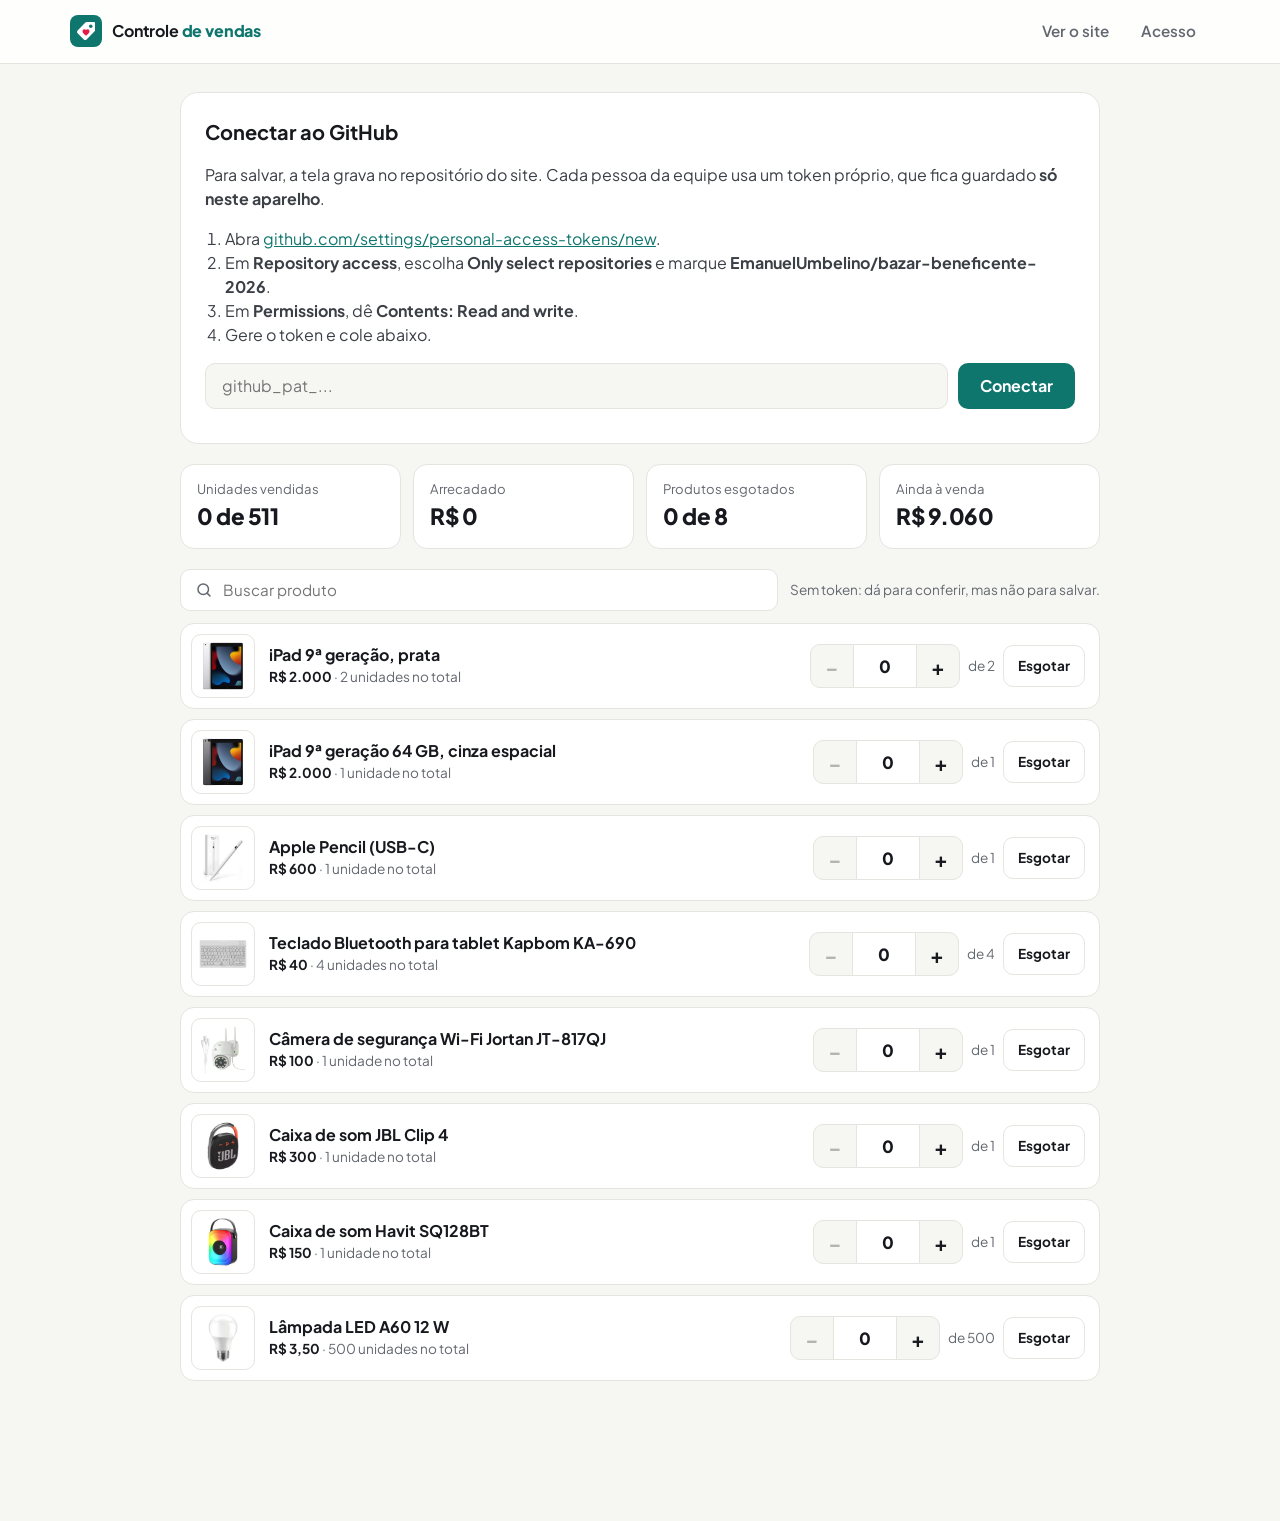
==== commit 6c1a8015: "Volta ao visual anterior, com cantos arredondados no lugar das pílulas" ====
--- a/admin.html
+++ b/admin.html
@@ -5,11 +5,11 @@
   <meta name="viewport" content="width=device-width, initial-scale=1">
   <meta name="robots" content="noindex, nofollow">
   <title>Controle de vendas | Bazar Beneficente 2026</title>
-  <meta name="theme-color" content="#f7f5f0">
+  <meta name="theme-color" content="#ffffff">
   <link rel="icon" href="assets/img/icone.svg" type="image/svg+xml">
   <link rel="preconnect" href="https://fonts.googleapis.com">
   <link rel="preconnect" href="https://fonts.gstatic.com" crossorigin>
-  <link href="https://fonts.googleapis.com/css2?family=Archivo:wdth,wght@62..125,400..800&display=swap" rel="stylesheet">
+  <link href="https://fonts.googleapis.com/css2?family=Plus+Jakarta+Sans:wght@400;500;600;700;800&display=swap" rel="stylesheet">
   <link rel="stylesheet" href="assets/css/estilo.css">
   <link rel="stylesheet" href="assets/css/admin.css">
   <script type="module" src="assets/js/admin.js"></script>
@@ -17,7 +17,10 @@
 <body>
   <header class="topo">
     <div class="topo__dentro">
-      <a class="marca" href="./">Controle <span>de vendas</span></a>
+      <a class="marca" href="./">
+        <img src="assets/img/icone.svg" alt="" width="32" height="32">
+        <span>Controle <b>de vendas</b></span>
+      </a>
       <nav class="menu" aria-label="Principal">
         <a href="./" target="_blank" rel="noopener">Ver o site</a>
         <button type="button" class="menu__botao" id="abrir-acesso">Acesso</button>
@@ -36,7 +39,7 @@
         <li>Gere o token e cole abaixo.</li>
       </ol>
       <form id="form-token" class="acesso__form">
-        <input class="campo" id="token" type="password" placeholder="github_pat_..." autocomplete="off" required aria-label="Token do GitHub">
+        <input id="token" type="password" placeholder="github_pat_..." autocomplete="off" required aria-label="Token do GitHub">
         <button class="botao" type="submit">Conectar</button>
       </form>
       <p class="acesso__sair" id="sair-linha" hidden>Conectado. <button type="button" class="link" id="sair">Desconectar este aparelho</button></p>
@@ -46,7 +49,10 @@
     <section class="resumo" id="resumo" aria-label="Resumo"></section>
 
     <div class="painel__barra">
-      <input class="campo" id="busca" type="search" placeholder="Buscar produto" autocomplete="off" aria-label="Buscar produto">
+      <label class="busca">
+        <svg viewBox="0 0 24 24" aria-hidden="true"><circle cx="11" cy="11" r="7"/><path d="m20 20-3.5-3.5"/></svg>
+        <input id="busca" type="search" placeholder="Buscar produto" autocomplete="off" aria-label="Buscar produto">
+      </label>
       <p class="painel__fonte" id="fonte"></p>
     </div>
 
--- a/assets/css/estilo.css
+++ b/assets/css/estilo.css
@@ -1,237 +1,302 @@
 :root {
-  --papel: #f7f5f0;
-  --branco: #ffffff;
-  --tinta: #1b1a17;
-  --suave: #6d6960;
-  --linha: #dcd7cc;
-  --linha-forte: #1b1a17;
-  --vermelho: #c4161c;
-  --vermelho-escuro: #9e1116;
-  --largura: 1200px;
-  --fonte: 'Archivo', system-ui, -apple-system, 'Segoe UI', Roboto, sans-serif;
+  --fundo: #f6f6f3;
+  --superficie: #ffffff;
+  --tinta: #17191e;
+  --suave: #63676f;
+  --linha: #e6e4df;
+  --marca: #0f766e;
+  --marca-escura: #0b5d57;
+  --marca-clara: #e6f4f1;
+  --oferta: #e11d48;
+  --oferta-clara: #ffe4ea;
+  --aviso: #fff7e6;
+  --aviso-linha: #f3d9a4;
+  --raio: 18px;
+  --sombra: 0 1px 2px rgb(16 24 40 / 0.04), 0 6px 20px rgb(16 24 40 / 0.06);
+  --largura: 1180px;
+  --fonte: 'Plus Jakarta Sans', system-ui, -apple-system, 'Segoe UI', Roboto, sans-serif;
 }
 
 *, *::before, *::after { box-sizing: border-box; }
-html { -webkit-text-size-adjust: 100%; }
+html { -webkit-text-size-adjust: 100%; scroll-behavior: smooth; }
 body {
   margin: 0;
   font-family: var(--fonte);
-  font-size: 16px;
   color: var(--tinta);
-  background: var(--papel);
+  background: var(--fundo);
   line-height: 1.5;
   -webkit-font-smoothing: antialiased;
 }
 img { max-width: 100%; display: block; }
-a { color: inherit; text-underline-offset: 3px; }
+a { color: var(--marca); }
 button, input, select { font: inherit; color: inherit; }
 svg { fill: none; stroke: currentColor; stroke-width: 2; stroke-linecap: round; stroke-linejoin: round; }
 .sr { position: absolute; width: 1px; height: 1px; overflow: hidden; clip: rect(0 0 0 0); white-space: nowrap; }
-:focus-visible { outline: 2px solid var(--tinta); outline-offset: 2px; }
+:focus-visible { outline: 3px solid color-mix(in srgb, var(--marca) 55%, transparent); outline-offset: 2px; }
 
 /* Topo */
-.topo { background: var(--papel); border-bottom: 1px solid var(--linha); }
+.topo {
+  position: sticky; top: 0; z-index: 20;
+  background: rgb(255 255 255 / 0.86);
+  backdrop-filter: saturate(180%) blur(12px);
+  -webkit-backdrop-filter: saturate(180%) blur(12px);
+  border-bottom: 1px solid var(--linha);
+}
 .topo__dentro {
-  max-width: var(--largura); margin: 0 auto; padding: 0 24px; height: 60px;
+  max-width: var(--largura); margin: 0 auto; padding: 12px 20px;
   display: flex; align-items: center; justify-content: space-between; gap: 16px;
 }
-.marca {
-  text-decoration: none; font-weight: 800; font-stretch: 80%; font-size: 1.2rem;
-  text-transform: uppercase; letter-spacing: 0.01em;
-}
-.marca span { color: var(--vermelho); }
-.menu { display: flex; gap: 28px; height: 100%; }
+.marca { display: flex; align-items: center; gap: 10px; text-decoration: none; color: var(--tinta); font-weight: 700; letter-spacing: -0.01em; }
+.marca b { color: var(--marca); font-weight: 800; }
+.menu { display: flex; gap: 4px; }
 .menu a {
-  display: flex; align-items: center; text-decoration: none; color: var(--suave); font-weight: 500;
-  border-bottom: 2px solid transparent; margin-bottom: -1px;
-}
-.menu a:hover { color: var(--tinta); }
-.menu a[aria-current='page'] { color: var(--tinta); border-bottom-color: var(--tinta); }
-
-/* Abertura */
-.abertura {
-  max-width: var(--largura); margin: 0 auto; padding: 48px 24px 40px;
-  display: grid; grid-template-columns: minmax(0, 1.4fr) minmax(280px, 1fr); gap: 48px; align-items: end;
-}
-.abertura h1 {
-  margin: 0; font-weight: 800; font-stretch: 72%; text-transform: uppercase;
-  font-size: clamp(2.6rem, 7vw, 5.2rem); line-height: 0.92; letter-spacing: -0.01em;
-}
-.abertura__chamada { margin: 18px 0 0; max-width: 34ch; font-size: 1.2rem; line-height: 1.4; }
-.abertura__aviso { margin: 14px 0 0; font-size: 0.92rem; color: var(--suave); }
-.ficha { margin: 0; border-top: 2px solid var(--linha-forte); }
-.ficha div { display: grid; grid-template-columns: 96px 1fr; gap: 12px; padding: 11px 0; border-bottom: 1px solid var(--linha); }
-.ficha dt { color: var(--suave); font-size: 0.9rem; }
-.ficha dd { margin: 0; font-weight: 600; }
-.ficha a { color: var(--vermelho); }
-
-/* Categorias e ferramentas */
-.catalogo { max-width: var(--largura); margin: 0 auto; padding: 0 24px 40px; }
-.abas {
-  display: flex; gap: 28px; overflow-x: auto; scrollbar-width: none;
-  border-bottom: 1px solid var(--linha); position: sticky; top: 0; z-index: 10; background: var(--papel);
-}
-.abas::-webkit-scrollbar { display: none; }
-.abas button {
-  flex: none; border: 0; background: none; cursor: pointer; padding: 14px 0 12px;
-  font-weight: 600; font-size: 1rem; color: var(--suave);
-  border-bottom: 2px solid transparent; margin-bottom: -1px;
-}
-.abas button:hover { color: var(--tinta); }
-.abas button[aria-pressed='true'] { color: var(--tinta); border-bottom-color: var(--vermelho); }
-.ferramentas { display: flex; align-items: center; justify-content: space-between; gap: 12px; padding: 16px 0 20px; flex-wrap: wrap; }
-.contagem { margin: 0; color: var(--suave); font-size: 0.92rem; }
-.ferramentas__campos { display: flex; gap: 8px; }
-.campo {
-  height: 40px; padding: 0 12px; border: 1px solid var(--linha); border-radius: 3px; background: var(--branco);
-  font-size: 0.95rem;
-}
-.campo:focus { outline: none; border-color: var(--tinta); }
-input.campo { width: 240px; }
-select.campo {
-  appearance: none; padding-right: 32px; cursor: pointer;
-  background: var(--branco) url("data:image/svg+xml,%3Csvg xmlns='http://www.w3.org/2000/svg' viewBox='0 0 24 24' fill='none' stroke='%231b1a17' stroke-width='2'%3E%3Cpath d='m7 10 5 5 5-5'/%3E%3C/svg%3E") no-repeat right 8px center / 16px;
+  text-decoration: none; color: var(--suave); font-weight: 600; font-size: 0.95rem;
+  padding: 8px 14px; border-radius: 10px;
+}
+.menu a:hover { color: var(--tinta); background: var(--fundo); }
+.menu a[aria-current='page'] { color: var(--marca-escura); background: var(--marca-clara); }
+
+/* Hero */
+.hero {
+  background:
+    radial-gradient(900px 380px at 85% -10%, rgb(15 118 110 / 0.12), transparent 70%),
+    radial-gradient(700px 320px at 0% 110%, rgb(225 29 72 / 0.08), transparent 70%),
+    var(--superficie);
+  border-bottom: 1px solid var(--linha);
+}
+.hero__dentro { max-width: var(--largura); margin: 0 auto; padding: 56px 20px 44px; }
+@media (min-width: 900px) {
+  .hero__dentro { display: grid; grid-template-columns: 1.15fr 1fr; align-items: center; gap: 40px; }
+}
+.vitrine { display: none; position: relative; height: 340px; }
+@media (min-width: 900px) { .vitrine { display: block; } }
+.vitrine figure {
+  position: absolute; margin: 0; background: #fff; border: 1px solid var(--linha); border-radius: 22px;
+  box-shadow: 0 20px 50px rgb(16 24 40 / 0.12); padding: 16px;
+}
+.vitrine img { width: 100%; height: 100%; object-fit: contain; }
+.vitrine span {
+  position: absolute; top: -10px; right: -10px; background: var(--oferta); color: #fff; font-weight: 800;
+  font-size: 0.95rem; padding: 6px 11px; border-radius: 6px; box-shadow: 0 6px 16px rgb(225 29 72 / 0.35);
+}
+.vitrine figure:nth-child(1) span { right: auto; left: -10px; }
+.vitrine figure:nth-child(1) { width: 230px; height: 230px; left: 4%; top: 50px; transform: rotate(-5deg); }
+.vitrine figure:nth-child(2) { width: 200px; height: 200px; left: 40%; top: 0; transform: rotate(4deg); z-index: 1; }
+.vitrine figure:nth-child(3) { width: 180px; height: 180px; left: 58%; top: 160px; transform: rotate(-2deg); z-index: 2; }
+.hero__selo {
+  display: inline-block; margin: 0 0 14px; padding: 6px 12px; border-radius: 6px;
+  background: var(--marca-clara); color: var(--marca-escura); font-weight: 700; font-size: 0.8rem;
+  letter-spacing: 0.04em; text-transform: uppercase;
+}
+.hero h1 { margin: 0; font-size: clamp(2rem, 5vw, 3.4rem); line-height: 1.05; letter-spacing: -0.035em; font-weight: 800; }
+.hero__chamada { margin: 14px 0 0; max-width: 40ch; font-size: clamp(1.05rem, 2vw, 1.25rem); color: var(--suave); }
+.hero__info { list-style: none; padding: 0; margin: 22px 0 0; display: flex; flex-wrap: wrap; gap: 10px; }
+.hero__info li {
+  display: inline-flex; align-items: center; gap: 8px;
+  padding: 8px 14px; border-radius: 10px; background: var(--fundo); border: 1px solid var(--linha);
+  font-weight: 600; font-size: 0.92rem;
+}
+.hero__info svg { width: 18px; height: 18px; color: var(--marca); flex: none; }
+.numeros { display: flex; flex-wrap: wrap; gap: 12px 40px; margin: 32px 0 0; }
+.numeros div { display: flex; flex-direction: column-reverse; }
+.numeros dt { color: var(--suave); font-size: 0.88rem; }
+.numeros dd { margin: 0; font-size: 1.7rem; font-weight: 800; letter-spacing: -0.02em; }
+.numeros div:last-child dd { color: var(--oferta); }
+
+.aviso { max-width: var(--largura); margin: 20px auto 0; padding: 0 20px; }
+.aviso p {
+  margin: 0; padding: 12px 16px; border-radius: 12px;
+  background: var(--aviso); border: 1px solid var(--aviso-linha); color: #6b4a07; font-size: 0.92rem; font-weight: 500;
+}
+
+/* Barra de filtros */
+.barra { position: sticky; top: 57px; z-index: 10; background: color-mix(in srgb, var(--fundo) 92%, transparent); backdrop-filter: blur(10px); -webkit-backdrop-filter: blur(10px); }
+.barra__dentro {
+  max-width: var(--largura); margin: 0 auto; padding: 14px 20px;
+  display: flex; align-items: center; justify-content: space-between; gap: 12px; flex-wrap: wrap;
+}
+.chips { display: flex; gap: 8px; overflow-x: auto; scrollbar-width: none; flex: 1 1 auto; min-width: 0; padding: 2px; }
+.chips::-webkit-scrollbar { display: none; }
+.chip {
+  flex: none; display: inline-flex; align-items: center; gap: 8px;
+  padding: 9px 14px; border-radius: 10px; border: 1px solid var(--linha); background: var(--superficie);
+  font-weight: 600; font-size: 0.92rem; cursor: pointer; transition: background 0.15s, border-color 0.15s, color 0.15s;
+}
+.chip:hover { border-color: #cfccc5; }
+.chip__n { font-size: 0.78rem; color: var(--suave); background: var(--fundo); border-radius: 5px; padding: 1px 7px; }
+.chip[aria-selected='true'] { background: var(--tinta); border-color: var(--tinta); color: #fff; }
+.chip[aria-selected='true'] .chip__n { background: rgb(255 255 255 / 0.18); color: #fff; }
+.barra__ferramentas { display: flex; gap: 8px; flex: 0 1 auto; }
+.busca {
+  display: flex; align-items: center; gap: 8px; padding: 0 14px; height: 42px;
+  background: var(--superficie); border: 1px solid var(--linha); border-radius: 10px; min-width: 220px;
+}
+.busca svg { width: 18px; height: 18px; color: var(--suave); flex: none; }
+.busca input { border: 0; outline: 0; background: transparent; width: 100%; font-size: 0.95rem; }
+.busca:focus-within { border-color: var(--marca); box-shadow: 0 0 0 3px rgb(15 118 110 / 0.15); }
+.ordem select {
+  height: 42px; padding: 0 36px 0 14px; border-radius: 10px; border: 1px solid var(--linha);
+  background: var(--superficie) url("data:image/svg+xml,%3Csvg xmlns='http://www.w3.org/2000/svg' viewBox='0 0 24 24' fill='none' stroke='%2363676f' stroke-width='2' stroke-linecap='round'%3E%3Cpath d='m6 9 6 6 6-6'/%3E%3C/svg%3E") no-repeat right 12px center / 16px;
+  appearance: none; font-weight: 600; font-size: 0.92rem; cursor: pointer;
 }
 
 /* Grade */
-.grade { display: grid; gap: 32px 20px; grid-template-columns: repeat(4, minmax(0, 1fr)); }
-.card { position: relative; display: flex; flex-direction: column; }
-.card__foto { position: relative; aspect-ratio: 1; background: var(--branco); border: 1px solid var(--linha); border-radius: 3px; overflow: hidden; }
-.card__foto img { width: 100%; height: 100%; object-fit: contain; padding: 12%; transition: transform 0.3s ease; }
-.card:hover .card__foto img { transform: scale(1.03); }
-.etiqueta {
-  position: absolute; top: 0; left: 0;
-  background: var(--vermelho); color: #fff; font-weight: 800; font-stretch: 85%; font-size: 1rem;
-  padding: 5px 9px 4px; font-variant-numeric: tabular-nums;
-}
-.esgotado {
-  position: absolute; inset: 0; display: grid; place-items: center;
-  background: rgb(247 245 240 / 0.6);
-}
-.esgotado span {
-  border: 2px solid var(--tinta); padding: 4px 12px; font-weight: 800; font-stretch: 80%;
-  text-transform: uppercase; letter-spacing: 0.06em; transform: rotate(-8deg); background: var(--papel);
-}
-.card--esgotado .card__foto img { filter: grayscale(1); }
-.card__corpo { padding-top: 12px; display: flex; flex-direction: column; flex: 1; }
-.card__cat { margin: 0 0 2px; color: var(--suave); font-size: 0.85rem; }
-.card__nome { margin: 0 0 10px; font-size: 1rem; line-height: 1.3; font-weight: 500; }
+.catalogo { padding-bottom: 32px; }
+.grade {
+  max-width: var(--largura); margin: 0 auto; padding: 8px 20px 0;
+  display: grid; gap: 20px; grid-template-columns: repeat(auto-fill, minmax(240px, 1fr));
+}
+.card {
+  position: relative; display: flex; flex-direction: column;
+  background: var(--superficie); border: 1px solid var(--linha); border-radius: var(--raio);
+  overflow: hidden; transition: transform 0.18s ease, box-shadow 0.18s ease;
+}
+.card:hover { transform: translateY(-2px); box-shadow: var(--sombra); }
+.card__foto { position: relative; aspect-ratio: 1; background: #fff; border-bottom: 1px solid var(--linha); }
+.card__foto img { width: 100%; height: 100%; object-fit: contain; padding: 14px; }
+.selo {
+  position: absolute; top: 12px; left: 12px;
+  background: var(--oferta); color: #fff; font-weight: 800; font-size: 0.9rem; letter-spacing: -0.01em;
+  padding: 5px 10px; border-radius: 6px; box-shadow: 0 4px 12px rgb(225 29 72 / 0.3);
+}
+.tarja {
+  position: absolute; inset: auto 12px 12px 12px; text-align: center;
+  background: rgb(23 25 30 / 0.86); color: #fff; font-weight: 700; padding: 8px; border-radius: 10px;
+  letter-spacing: 0.06em; text-transform: uppercase; font-size: 0.8rem;
+}
+.card--esgotado .card__foto img { filter: grayscale(1); opacity: 0.5; }
+.card--esgotado .preco__por { color: var(--suave); }
+.card__corpo { padding: 14px 16px 16px; display: flex; flex-direction: column; gap: 4px; flex: 1; }
+.card__cat { margin: 0; color: var(--marca); font-size: 0.75rem; font-weight: 700; letter-spacing: 0.06em; text-transform: uppercase; }
+.card__nome { margin: 0 0 6px; font-size: 1.02rem; line-height: 1.3; font-weight: 700; letter-spacing: -0.01em; }
 .card__abrir { all: unset; cursor: pointer; }
-.card__abrir::after { content: ''; position: absolute; inset: 0; }
-.card:hover .card__abrir { text-decoration: underline; text-underline-offset: 3px; }
-.card__abrir:focus-visible::after { outline: 2px solid var(--tinta); outline-offset: 4px; }
-.preco { display: flex; align-items: baseline; gap: 10px; flex-wrap: wrap; margin-top: auto; font-variant-numeric: tabular-nums; }
-.preco__por { font-size: 1.55rem; font-weight: 800; font-stretch: 85%; letter-spacing: -0.01em; line-height: 1.1; }
+.card__abrir::after { content: ''; position: absolute; inset: 0; border-radius: var(--raio); }
+.card__abrir:focus-visible::after { outline: 3px solid color-mix(in srgb, var(--marca) 55%, transparent); outline-offset: -3px; }
+.preco { display: flex; align-items: baseline; gap: 10px; flex-wrap: wrap; margin-top: auto; }
 .preco__de { color: var(--suave); font-size: 0.92rem; }
-.card--esgotado .preco__por { color: var(--suave); }
-.card__estoque { margin: 4px 0 0; color: var(--suave); font-size: 0.85rem; }
-
-.vazio { margin: 32px 0; color: var(--suave); }
-.nota { margin: 48px 0 0; color: var(--suave); font-size: 0.85rem; max-width: 80ch; }
+.preco__por { font-size: 1.5rem; font-weight: 800; letter-spacing: -0.025em; }
+.card__economia { margin: 0; color: var(--oferta); font-weight: 700; font-size: 0.88rem; }
+.card__estoque { margin: 6px 0 0; color: var(--suave); font-size: 0.85rem; display: flex; align-items: center; gap: 6px; }
+.card__estoque::before { content: ''; width: 7px; height: 7px; border-radius: 50%; background: #16a34a; }
+.card__estoque--fim::before { background: #9ca3af; }
+
+.vazio { max-width: var(--largura); margin: 24px auto; padding: 0 20px; color: var(--suave); text-align: center; }
+.nota { max-width: var(--largura); margin: 28px auto 0; padding: 0 20px; color: var(--suave); font-size: 0.82rem; }
 
 /* Detalhe */
 .detalhe {
-  border: 0; padding: 0; border-radius: 4px; width: min(900px, calc(100% - 32px)); max-height: calc(100dvh - 32px);
-  background: var(--branco); color: var(--tinta);
-}
-.detalhe::backdrop { background: rgb(27 26 23 / 0.6); }
+  border: 0; padding: 0; border-radius: 24px; width: min(920px, calc(100% - 32px)); max-height: calc(100dvh - 32px);
+  background: var(--superficie); color: var(--tinta); box-shadow: 0 30px 80px rgb(0 0 0 / 0.25);
+}
+.detalhe::backdrop { background: rgb(17 19 24 / 0.55); backdrop-filter: blur(3px); }
+.detalhe[open] { animation: entrar 0.2s ease; }
+@keyframes entrar { from { opacity: 0; transform: translateY(12px) scale(0.98); } }
 .detalhe__caixa { position: relative; display: grid; grid-template-columns: 1fr 1fr; }
 .detalhe__fechar {
-  position: absolute; top: 10px; right: 10px; z-index: 2; width: 40px; height: 40px;
-  border: 0; background: none; cursor: pointer; display: grid; place-items: center;
-}
-.detalhe__fechar svg { width: 22px; height: 22px; }
-.detalhe__foto { position: relative; border-right: 1px solid var(--linha); display: grid; place-items: center; padding: 40px; }
-.detalhe__foto img { width: 100%; max-height: 420px; object-fit: contain; }
-.detalhe__foto .etiqueta { font-size: 1.15rem; padding: 7px 12px 6px; }
-.detalhe__ilustrativa { position: absolute; bottom: 10px; left: 14px; font-size: 0.78rem; color: var(--suave); }
-.detalhe__info { padding: 36px 32px 32px; display: flex; flex-direction: column; overflow-y: auto; }
-.detalhe__info .card__cat { margin-bottom: 4px; }
-.detalhe__info h2 { margin: 0; font-size: 1.7rem; line-height: 1.15; font-weight: 700; font-stretch: 90%; padding-right: 32px; }
-.detalhe__modelo { margin: 4px 0 0; color: var(--suave); font-size: 0.9rem; }
-.detalhe__preco { margin: 20px 0 0; padding: 16px 0; border-top: 2px solid var(--linha-forte); border-bottom: 1px solid var(--linha); font-variant-numeric: tabular-nums; }
-.detalhe__preco .preco__por { font-size: 2.4rem; }
-.detalhe__preco p { margin: 4px 0 0; color: var(--suave); font-size: 0.9rem; }
-.detalhe__preco b { color: var(--vermelho); }
-.detalhe__descricao { margin: 16px 0 0; }
-.detalhe__tabela { margin: 16px 0 0; }
-.detalhe__tabela div { display: flex; justify-content: space-between; gap: 16px; padding: 9px 0; border-bottom: 1px solid var(--linha); font-size: 0.93rem; }
+  position: absolute; top: 12px; right: 12px; z-index: 2; width: 40px; height: 40px; border-radius: 50%;
+  border: 1px solid var(--linha); background: rgb(255 255 255 / 0.92); cursor: pointer; display: grid; place-items: center;
+}
+.detalhe__fechar svg { width: 20px; height: 20px; }
+.detalhe__foto { position: relative; background: #fff; border-right: 1px solid var(--linha); display: grid; place-items: center; padding: 28px; }
+.detalhe__foto img { width: 100%; max-height: 440px; object-fit: contain; }
+.detalhe__ilustrativa { position: absolute; bottom: 12px; left: 16px; font-size: 0.75rem; color: var(--suave); }
+.detalhe__info { padding: 32px 28px 28px; display: flex; flex-direction: column; gap: 10px; overflow-y: auto; }
+.detalhe__info h2 { margin: 0; font-size: 1.6rem; line-height: 1.15; letter-spacing: -0.025em; padding-right: 36px; }
+.detalhe__modelo { margin: -4px 0 0; color: var(--suave); font-size: 0.9rem; }
+.detalhe__preco {
+  display: flex; align-items: center; justify-content: space-between; gap: 12px;
+  padding: 16px; margin-top: 6px; border-radius: 14px; background: var(--fundo);
+}
+.detalhe__preco > div { display: flex; flex-direction: column; }
+.detalhe__preco .preco__por { font-size: 2rem; line-height: 1.1; }
+.detalhe__un { color: var(--suave); font-size: 0.82rem; }
+.selo--grande { position: static; font-size: 1.15rem; padding: 8px 14px; }
+.detalhe__descricao { margin: 4px 0 0; color: #3b3f46; }
+.detalhe__tabela { margin: 4px 0 0; border-top: 1px solid var(--linha); }
+.detalhe__tabela div { display: flex; justify-content: space-between; gap: 16px; padding: 10px 0; border-bottom: 1px solid var(--linha); font-size: 0.92rem; }
 .detalhe__tabela dt { color: var(--suave); }
-.detalhe__tabela dd { margin: 0; font-weight: 600; text-align: right; font-variant-numeric: tabular-nums; }
-.detalhe__alerta { margin: 16px 0 0; padding-left: 12px; border-left: 3px solid var(--vermelho); font-size: 0.9rem; }
-.detalhe__regras { margin-top: 16px; font-weight: 600; font-size: 0.93rem; }
-
-/* Páginas de texto (regras) */
-.pagina { max-width: 760px; margin: 0 auto; padding: 48px 24px 72px; }
-.pagina h1 {
-  margin: 0; font-weight: 800; font-stretch: 72%; text-transform: uppercase;
-  font-size: clamp(2.4rem, 6vw, 3.8rem); line-height: 0.95;
-}
-.pagina .intro { margin: 16px 0 0; font-size: 1.15rem; }
-.pagina .abertura__aviso { margin-bottom: 8px; }
-.secao { padding: 28px 0 8px; border-top: 1px solid var(--linha); margin-top: 28px; }
-.secao h2 { display: flex; gap: 12px; align-items: baseline; margin: 0 0 12px; font-size: 1.35rem; font-weight: 700; font-stretch: 90%; }
-.secao h2 span { color: var(--vermelho); font-weight: 800; font-variant-numeric: tabular-nums; }
-.secao h3 { margin: 20px 0 6px; font-size: 1rem; font-weight: 700; }
-.secao p, .secao li { margin: 6px 0; }
-.secao ul, .secao ol { padding-left: 22px; margin: 8px 0; }
-.valor-limite { display: flex; gap: 16px; align-items: baseline; flex-wrap: wrap; margin: 8px 0; }
-.valor-limite strong { font-size: 2.2rem; font-weight: 800; font-stretch: 80%; line-height: 1; }
-.valor-limite span { color: var(--suave); flex: 1 1 240px; }
-.tabela { width: 100%; border-collapse: collapse; font-size: 0.95rem; margin-top: 6px; border-top: 2px solid var(--linha-forte); }
-.tabela th, .tabela td { text-align: left; padding: 10px 12px 10px 0; border-bottom: 1px solid var(--linha); vertical-align: top; }
-.tabela th { font-weight: 600; color: var(--suave); font-size: 0.88rem; }
+.detalhe__tabela dd { margin: 0; font-weight: 600; text-align: right; }
+.detalhe__alerta { margin: 4px 0 0; padding: 10px 14px; border-radius: 12px; background: var(--aviso); border: 1px solid var(--aviso-linha); color: #6b4a07; font-size: 0.88rem; }
+.detalhe__regras { font-weight: 600; font-size: 0.92rem; margin-top: 4px; }
+
+/* Regras */
+.pagina { max-width: 820px; margin: 0 auto; padding: 48px 20px 64px; }
+.pagina h1 { font-size: clamp(1.9rem, 4vw, 2.6rem); letter-spacing: -0.03em; line-height: 1.1; margin: 0 0 12px; }
+.pagina > p.intro { color: var(--suave); font-size: 1.1rem; margin: 0 0 24px; }
+.secao { background: var(--superficie); border: 1px solid var(--linha); border-radius: var(--raio); padding: 24px; margin-top: 16px; }
+.secao h2 { display: flex; align-items: center; gap: 12px; margin: 0 0 12px; font-size: 1.2rem; letter-spacing: -0.01em; }
+.secao h2 span {
+  display: grid; place-items: center; width: 32px; height: 32px; flex: none; border-radius: 10px;
+  background: var(--marca-clara); color: var(--marca-escura); font-size: 0.95rem; font-weight: 800;
+}
+.secao h3 { font-size: 1rem; margin: 18px 0 8px; }
+.secao p, .secao li { color: #3b3f46; }
+.secao ul, .secao ol { padding-left: 20px; margin: 8px 0; }
+.secao li { margin: 4px 0; }
+.destaque-valor {
+  display: flex; align-items: center; gap: 16px; flex-wrap: wrap;
+  padding: 14px 16px; border-radius: 14px; background: var(--fundo); margin: 8px 0;
+}
+.destaque-valor strong { font-size: 1.8rem; letter-spacing: -0.02em; color: var(--marca-escura); }
+.destaque-valor span { color: var(--suave); font-size: 0.92rem; flex: 1 1 260px; }
+.tabela { width: 100%; border-collapse: collapse; font-size: 0.94rem; margin-top: 4px; }
+.tabela th, .tabela td { text-align: left; padding: 10px 8px; border-bottom: 1px solid var(--linha); vertical-align: top; }
+.tabela th { color: var(--suave); font-weight: 600; font-size: 0.82rem; text-transform: uppercase; letter-spacing: 0.04em; }
 .tabela td:first-child { font-weight: 600; }
+.pagamento { display: flex; gap: 8px; flex-wrap: wrap; list-style: none; padding: 0 !important; }
+.pagamento li { padding: 6px 14px; border-radius: 8px; background: var(--marca-clara); color: var(--marca-escura); font-weight: 700; font-size: 0.9rem; }
 .botao {
-  display: inline-flex; align-items: center; justify-content: center; height: 44px; padding: 0 20px;
-  border-radius: 3px; border: 1px solid var(--tinta); background: var(--tinta); color: var(--papel);
-  font-weight: 600; text-decoration: none; cursor: pointer;
-}
-.botao:hover { background: #000; }
-.botao--claro { background: var(--branco); color: var(--tinta); border-color: var(--linha); }
-.botao--claro:hover { background: var(--papel); }
+  display: inline-flex; align-items: center; justify-content: center; gap: 8px; height: 46px; padding: 0 22px;
+  border-radius: 10px; border: 0; background: var(--marca); color: #fff; font-weight: 700; text-decoration: none; cursor: pointer;
+}
+.botao:hover { background: var(--marca-escura); }
+.botao--claro { background: var(--superficie); color: var(--tinta); border: 1px solid var(--linha); }
+.botao--claro:hover { background: var(--fundo); }
 
 /* Rodapé */
-.rodape { border-top: 1px solid var(--linha); }
-.rodape__dentro { max-width: var(--largura); margin: 0 auto; padding: 24px 24px 40px; color: var(--suave); font-size: 0.88rem; }
+.rodape { border-top: 1px solid var(--linha); background: var(--superficie); margin-top: 24px; }
+.rodape__dentro { max-width: var(--largura); margin: 0 auto; padding: 28px 20px 40px; color: var(--suave); font-size: 0.9rem; }
 .rodape p { margin: 4px 0; }
 
-/* Telas menores */
-@media (max-width: 980px) {
-  .grade { grid-template-columns: repeat(3, minmax(0, 1fr)); }
-  .abertura { grid-template-columns: 1fr; gap: 28px; align-items: start; }
-}
+/* Celular */
 @media (max-width: 720px) {
-  .topo__dentro { padding: 0 16px; height: 54px; }
-  .marca { font-size: 1.05rem; }
-  .menu { gap: 20px; }
-  .abertura { padding: 32px 16px 28px; }
-  .abertura__chamada { font-size: 1.08rem; }
-  .ficha div { grid-template-columns: 84px 1fr; }
-  .catalogo { padding: 0 16px 32px; }
-  .abas { gap: 22px; margin: 0 -16px; padding: 0 16px; }
-  .ferramentas__campos { flex: 1 1 100%; }
-  input.campo { flex: 1 1 auto; width: auto; min-width: 0; }
-  select.campo { flex: 0 0 auto; }
-  .ferramentas__campos { min-width: 0; }
-  .contagem { order: 2; }
-  .grade { grid-template-columns: repeat(2, minmax(0, 1fr)); gap: 24px 12px; }
-  .card__nome { font-size: 0.93rem; }
-  .preco { gap: 0 8px; }
-  .preco__por { font-size: 1.3rem; }
-  .preco__de { font-size: 0.82rem; }
-  .etiqueta { font-size: 0.88rem; padding: 4px 7px 3px; }
-  .detalhe { width: 100%; max-width: 100%; max-height: 92dvh; margin: auto 0 0; border-radius: 8px 8px 0 0; }
+  .topo__dentro { padding: 10px 16px; }
+  .marca span { font-size: 0.95rem; }
+  .menu a { padding: 7px 11px; font-size: 0.9rem; }
+  .hero__dentro { padding: 36px 16px 30px; }
+  .numeros { display: grid; grid-template-columns: repeat(3, auto); justify-content: start; gap: 10px 22px; margin-top: 24px; }
+  .numeros dt { font-size: 0.78rem; line-height: 1.3; }
+  .numeros dd { font-size: 1.3rem; }
+  .marca img { width: 28px; height: 28px; }
+  .aviso { padding: 0 16px; margin-top: 16px; }
+  .barra { top: 53px; }
+  .barra__dentro { padding: 12px 16px; }
+  .chips { flex-basis: 100%; margin: 0 -16px; padding: 2px 16px; }
+  .barra__ferramentas { flex-basis: 100%; }
+  .busca { flex: 1; min-width: 0; }
+  .grade { padding: 4px 16px 0; gap: 12px; grid-template-columns: repeat(2, minmax(0, 1fr)); }
+  .card { border-radius: 14px; }
+  .card__foto img { padding: 10px; }
+  .card__corpo { padding: 10px 12px 12px; }
+  .card__nome { font-size: 0.92rem; }
+  .preco { gap: 2px 8px; }
+  .preco__por { font-size: 1.2rem; }
+  .preco__de { font-size: 0.8rem; }
+  .card__economia, .card__estoque { font-size: 0.78rem; }
+  .selo { top: 8px; left: 8px; font-size: 0.78rem; padding: 4px 8px; }
+  .detalhe { width: 100%; max-width: 100%; max-height: 92dvh; margin: auto 0 0; border-radius: 22px 22px 0 0; }
+  .detalhe[open] { animation: subir 0.22s ease; }
+  @keyframes subir { from { transform: translateY(40px); opacity: 0; } }
   .detalhe__caixa { grid-template-columns: 1fr; }
-  .detalhe__foto { border-right: 0; border-bottom: 1px solid var(--linha); padding: 24px; }
-  .detalhe__foto img { max-height: 230px; }
+  .detalhe__foto { border-right: 0; border-bottom: 1px solid var(--linha); padding: 20px; }
+  .detalhe__foto img { max-height: 240px; }
   .detalhe__info { padding: 20px 18px 28px; }
-  .detalhe__info h2 { font-size: 1.35rem; padding-right: 0; }
-  .detalhe__preco .preco__por { font-size: 2rem; }
-  .pagina { padding: 32px 16px 56px; }
+  .detalhe__info h2 { font-size: 1.3rem; padding-right: 0; }
+  .pagina { padding: 32px 16px 48px; }
+  .secao { padding: 18px; }
   .tabela th:nth-child(3), .tabela td:nth-child(3) { display: none; }
-  .tabela .obs-celular { display: block; color: var(--suave); font-weight: 400; font-size: 0.85rem; }
+  .tabela .obs-celular { display: block; color: var(--suave); font-weight: 400; font-size: 0.82rem; }
 }
 @media (min-width: 721px) { .tabela .obs-celular { display: none; } }
-@media (max-width: 340px) { .grade { grid-template-columns: 1fr; } }
-@media (prefers-reduced-motion: reduce) { * { transition: none !important; } }
+@media (max-width: 360px) { .grade { grid-template-columns: 1fr; } }
+@media (prefers-reduced-motion: reduce) { * { animation: none !important; transition: none !important; scroll-behavior: auto !important; } }
--- a/assets/css/admin.css
+++ b/assets/css/admin.css
@@ -1,84 +1,83 @@
 .menu__botao {
-  border: 0; background: none; cursor: pointer; color: var(--suave); font-weight: 500; padding: 0;
+  border: 0; background: transparent; cursor: pointer;
+  color: var(--suave); font-weight: 600; font-size: 0.95rem; padding: 8px 14px; border-radius: 10px;
 }
-.menu__botao:hover { color: var(--tinta); }
+.menu__botao:hover { color: var(--tinta); background: var(--fundo); }
 
-.painel { max-width: 960px; margin: 0 auto; padding: 28px 24px 140px; }
+.painel { max-width: 960px; margin: 0 auto; padding: 28px 20px 140px; }
 
-.acesso { background: var(--branco); border: 1px solid var(--linha); border-top: 2px solid var(--linha-forte); padding: 24px; margin-bottom: 28px; }
-.acesso h2 { margin: 0 0 8px; font-size: 1.3rem; font-weight: 700; font-stretch: 90%; }
+.acesso { background: var(--superficie); border: 1px solid var(--linha); border-radius: var(--raio); padding: 24px; margin-bottom: 20px; }
+.acesso h2 { margin: 0 0 8px; font-size: 1.25rem; }
+.acesso p, .acesso li { color: #3b3f46; }
 .acesso ol { padding-left: 20px; }
-.acesso li { margin: 4px 0; }
-.acesso a { color: var(--vermelho); }
-.acesso__form { display: flex; gap: 8px; flex-wrap: wrap; margin-top: 12px; }
-.acesso__form .campo { flex: 1 1 280px; height: 44px; }
+.acesso__form { display: flex; gap: 10px; flex-wrap: wrap; margin-top: 12px; }
+.acesso__form input {
+  flex: 1 1 280px; height: 46px; padding: 0 16px; border-radius: 10px; border: 1px solid var(--linha); background: var(--fundo);
+}
 .acesso__msg { margin: 10px 0 0; font-weight: 600; }
-.acesso__msg.erro { color: var(--vermelho); }
-.acesso__msg.ok { color: #1d6b38; }
-.link { all: unset; color: var(--vermelho); font-weight: 600; cursor: pointer; text-decoration: underline; }
+.acesso__msg.erro { color: var(--oferta); }
+.acesso__msg.ok { color: var(--marca); }
+.link { all: unset; color: var(--oferta); font-weight: 600; cursor: pointer; text-decoration: underline; }
 
-.resumo { display: grid; grid-template-columns: repeat(4, 1fr); margin: 0 0 28px; border-top: 2px solid var(--linha-forte); }
-.resumo div { padding: 12px 16px 12px 0; border-bottom: 1px solid var(--linha); }
-.resumo dt { color: var(--suave); font-size: 0.85rem; }
-.resumo dd { margin: 2px 0 0; font-size: 1.6rem; font-weight: 800; font-stretch: 85%; font-variant-numeric: tabular-nums; }
+.resumo { display: grid; grid-template-columns: repeat(4, 1fr); gap: 12px; margin-bottom: 20px; }
+.resumo div { background: var(--superficie); border: 1px solid var(--linha); border-radius: 14px; padding: 14px 16px; }
+.resumo dt { color: var(--suave); font-size: 0.82rem; }
+.resumo dd { margin: 2px 0 0; font-size: 1.4rem; font-weight: 800; letter-spacing: -0.02em; }
 
-.painel__barra { display: flex; align-items: center; gap: 12px; flex-wrap: wrap; margin-bottom: 8px; }
-.painel__barra .campo { flex: 1 1 260px; }
+.painel__barra { display: flex; align-items: center; gap: 12px; flex-wrap: wrap; margin-bottom: 12px; }
+.painel__barra .busca { flex: 1 1 260px; }
 .painel__fonte { margin: 0; color: var(--suave); font-size: 0.85rem; }
 
-.linhas { display: flex; flex-direction: column; border-top: 1px solid var(--linha); }
+.linhas { display: flex; flex-direction: column; gap: 10px; }
 .linha {
-  display: grid; grid-template-columns: 56px 1fr auto; align-items: center; gap: 14px;
-  padding: 12px 8px; border-bottom: 1px solid var(--linha); border-left: 3px solid transparent;
+  display: grid; grid-template-columns: 64px 1fr auto; align-items: center; gap: 14px;
+  background: var(--superficie); border: 1px solid var(--linha); border-radius: 14px; padding: 10px 14px 10px 10px;
 }
-.linha--mudou { border-left-color: var(--vermelho); background: #fffaf0; }
+.linha--mudou { border-color: var(--marca); box-shadow: 0 0 0 3px rgb(15 118 110 / 0.12); }
+.linha--fim { background: #fafaf9; }
 .linha--fim img { filter: grayscale(1); opacity: 0.6; }
-.linha img { width: 56px; height: 56px; object-fit: contain; background: var(--branco); border: 1px solid var(--linha); border-radius: 3px; padding: 4px; }
-.linha__nome { margin: 0; font-weight: 600; line-height: 1.25; }
-.linha__meta { margin: 2px 0 0; color: var(--suave); font-size: 0.88rem; font-variant-numeric: tabular-nums; }
+.linha img { width: 64px; height: 64px; object-fit: contain; background: #fff; border-radius: 10px; border: 1px solid var(--linha); padding: 4px; }
+.linha__nome { margin: 0; font-weight: 700; line-height: 1.25; }
+.linha__meta { margin: 2px 0 0; color: var(--suave); font-size: 0.85rem; }
 .linha__meta b { color: var(--tinta); }
-.linha__estado { margin-left: 8px; font-size: 0.82rem; font-weight: 600; }
-.linha__estado--fim { color: var(--vermelho); }
-.linha__estado--parcial { color: var(--suave); }
+.linha__estado { display: inline-block; margin-left: 6px; padding: 1px 8px; border-radius: 5px; font-size: 0.75rem; font-weight: 700; }
+.linha__estado--fim { background: #e5e7eb; color: #374151; }
+.linha__estado--parcial { background: var(--marca-clara); color: var(--marca-escura); }
 
 .controle { display: flex; align-items: center; gap: 8px; }
-.passo { display: flex; align-items: center; border: 1px solid var(--linha); border-radius: 3px; background: var(--branco); }
-.passo button { width: 42px; height: 42px; border: 0; background: none; font-size: 1.3rem; font-weight: 600; cursor: pointer; }
-.passo button:hover:not(:disabled) { background: var(--papel); }
+.passo { display: flex; align-items: center; border: 1px solid var(--linha); border-radius: 10px; overflow: hidden; background: var(--fundo); }
+.passo button { width: 42px; height: 42px; border: 0; background: transparent; font-size: 1.3rem; font-weight: 700; cursor: pointer; }
+.passo button:hover:not(:disabled) { background: #ecebe7; }
 .passo button:disabled { opacity: 0.3; cursor: default; }
 .passo input {
-  width: 64px; height: 42px; border: 0; border-left: 1px solid var(--linha); border-right: 1px solid var(--linha);
-  text-align: center; font-weight: 800; font-size: 1.05rem; font-variant-numeric: tabular-nums; -moz-appearance: textfield;
+  width: 64px; height: 42px; border: 0; background: var(--superficie); text-align: center; font-weight: 800; font-size: 1.05rem;
+  border-left: 1px solid var(--linha); border-right: 1px solid var(--linha); -moz-appearance: textfield;
 }
 .passo input::-webkit-outer-spin-button, .passo input::-webkit-inner-spin-button { -webkit-appearance: none; margin: 0; }
-.controle__de { color: var(--suave); font-size: 0.88rem; white-space: nowrap; }
+.controle__de { color: var(--suave); font-size: 0.85rem; white-space: nowrap; }
 .botao-mini {
-  height: 42px; padding: 0 12px; border-radius: 3px; border: 1px solid var(--linha); background: var(--branco);
-  font-weight: 600; font-size: 0.88rem; cursor: pointer; white-space: nowrap;
+  height: 42px; padding: 0 14px; border-radius: 10px; border: 1px solid var(--linha); background: var(--superficie);
+  font-weight: 700; font-size: 0.85rem; cursor: pointer; white-space: nowrap;
 }
-.botao-mini:hover { border-color: var(--tinta); }
+.botao-mini:hover { background: var(--fundo); }
 
-.salvar { position: fixed; inset: auto 0 0 0; z-index: 30; padding: 12px 16px calc(12px + env(safe-area-inset-bottom)); background: var(--tinta); color: var(--papel); }
+.salvar { position: fixed; inset: auto 0 0 0; z-index: 30; padding: 12px 16px calc(12px + env(safe-area-inset-bottom)); background: rgb(255 255 255 / 0.94); backdrop-filter: blur(10px); border-top: 1px solid var(--linha); }
 .salvar__dentro { max-width: 960px; margin: 0 auto; display: flex; align-items: center; justify-content: space-between; gap: 12px; flex-wrap: wrap; }
 .salvar p { margin: 0; font-weight: 600; }
 .salvar__botoes { display: flex; gap: 8px; }
-.salvar .botao { background: var(--vermelho); border-color: var(--vermelho); color: #fff; }
-.salvar .botao:hover { background: var(--vermelho-escuro); }
-.salvar .botao--claro { background: transparent; border-color: #5a5750; color: var(--papel); }
-.salvar .botao--claro:hover { background: #2c2a26; }
 
 .aviso-flutuante {
-  position: fixed; left: 50%; bottom: 90px; transform: translateX(-50%); z-index: 40;
-  background: var(--branco); color: var(--tinta); border: 1px solid var(--linha); border-left: 4px solid #1d6b38;
-  padding: 12px 16px; font-weight: 600; max-width: calc(100% - 32px);
+  position: fixed; left: 50%; bottom: 96px; transform: translateX(-50%); z-index: 40;
+  background: var(--tinta); color: #fff; padding: 12px 18px; border-radius: 12px; font-weight: 600; box-shadow: var(--sombra);
+  max-width: calc(100% - 32px);
 }
-.aviso-flutuante.erro { border-left-color: var(--vermelho); }
+.aviso-flutuante.erro { background: var(--oferta); }
 
 @media (max-width: 720px) {
   .painel { padding: 20px 16px 150px; }
   .resumo { grid-template-columns: repeat(2, 1fr); }
-  .linha { grid-template-columns: 48px 1fr; }
-  .linha img { width: 48px; height: 48px; }
+  .linha { grid-template-columns: 52px 1fr; }
+  .linha img { width: 52px; height: 52px; }
   .controle { grid-column: 1 / -1; justify-content: space-between; }
   .salvar__dentro { flex-direction: column; align-items: stretch; }
   .salvar__botoes .botao { flex: 1; }
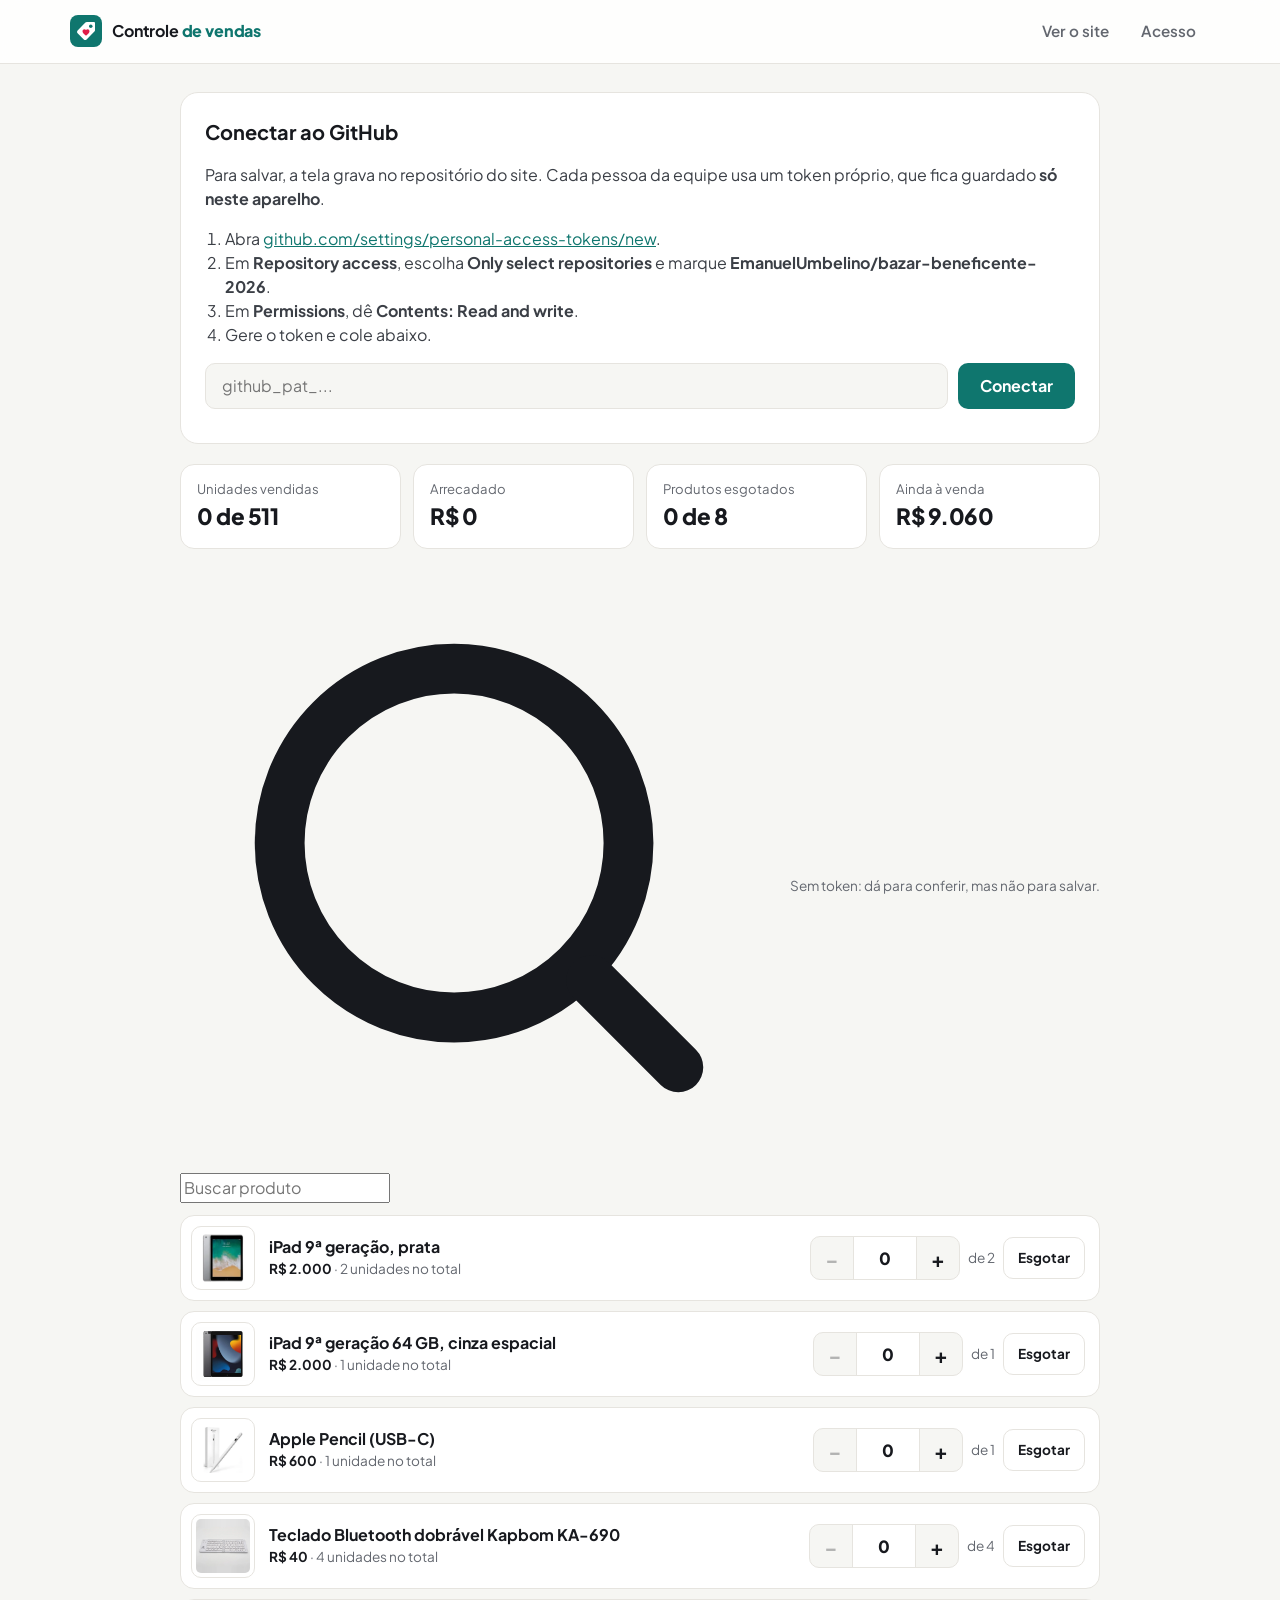
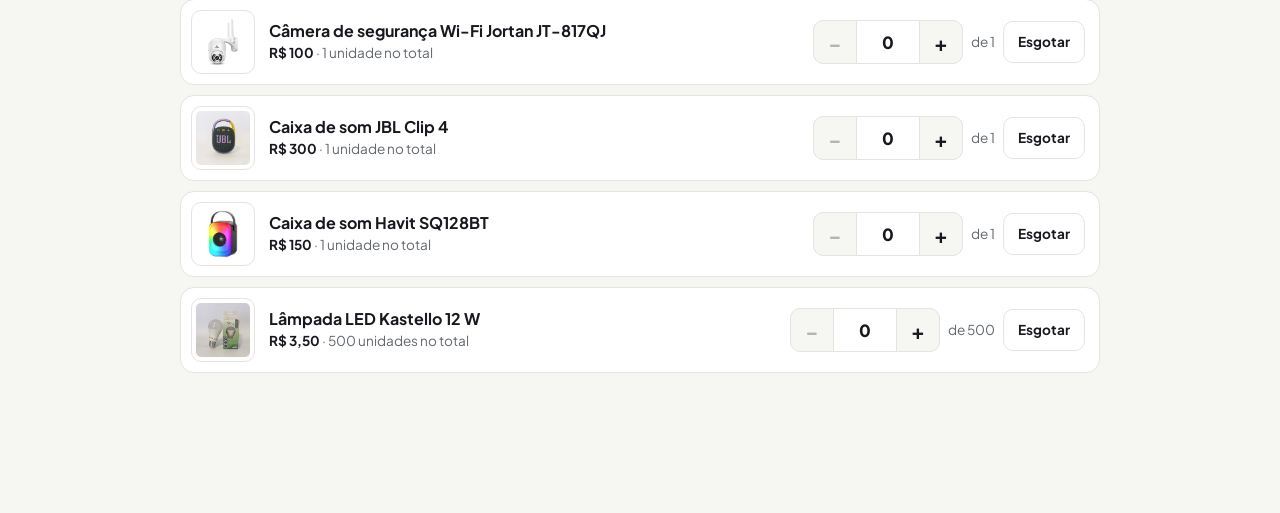
==== commit ca17bb68: "Bazar da União do Vegetal, 14/11; fotos da pasta do Drive" ====
--- a/admin.html
+++ b/admin.html
@@ -4,7 +4,7 @@
   <meta charset="utf-8">
   <meta name="viewport" content="width=device-width, initial-scale=1">
   <meta name="robots" content="noindex, nofollow">
-  <title>Controle de vendas | Bazar Beneficente 2026</title>
+  <title>Controle de vendas | Bazar da União do Vegetal</title>
   <meta name="theme-color" content="#ffffff">
   <link rel="icon" href="assets/img/icone.svg" type="image/svg+xml">
   <link rel="preconnect" href="https://fonts.googleapis.com">
--- a/assets/css/estilo.css
+++ b/assets/css/estilo.css
@@ -72,9 +72,9 @@
 @media (min-width: 900px) { .vitrine { display: block; } }
 .vitrine figure {
   position: absolute; margin: 0; background: #fff; border: 1px solid var(--linha); border-radius: 22px;
-  box-shadow: 0 20px 50px rgb(16 24 40 / 0.12); padding: 16px;
-}
-.vitrine img { width: 100%; height: 100%; object-fit: contain; }
+  box-shadow: 0 20px 50px rgb(16 24 40 / 0.12); overflow: visible;
+}
+.vitrine img { width: 100%; height: 100%; object-fit: cover; border-radius: 21px; }
 .vitrine span {
   position: absolute; top: -10px; right: -10px; background: var(--oferta); color: #fff; font-weight: 800;
   font-size: 0.95rem; padding: 6px 11px; border-radius: 6px; box-shadow: 0 6px 16px rgb(225 29 72 / 0.35);
@@ -103,47 +103,28 @@
 .numeros dd { margin: 0; font-size: 1.7rem; font-weight: 800; letter-spacing: -0.02em; }
 .numeros div:last-child dd { color: var(--oferta); }
 
-.aviso { max-width: var(--largura); margin: 20px auto 0; padding: 0 20px; }
-.aviso p {
-  margin: 0; padding: 12px 16px; border-radius: 12px;
-  background: var(--aviso); border: 1px solid var(--aviso-linha); color: #6b4a07; font-size: 0.92rem; font-weight: 500;
-}
-
-/* Barra de filtros */
+.hero__aviso { margin: 10px 0 0; color: var(--suave); font-size: 0.9rem; }
+.aviso-texto { margin: 0 0 8px; color: var(--suave); font-size: 0.95rem; }
+
+/* Abas de categoria */
 .barra { position: sticky; top: 57px; z-index: 10; background: color-mix(in srgb, var(--fundo) 92%, transparent); backdrop-filter: blur(10px); -webkit-backdrop-filter: blur(10px); }
-.barra__dentro {
-  max-width: var(--largura); margin: 0 auto; padding: 14px 20px;
-  display: flex; align-items: center; justify-content: space-between; gap: 12px; flex-wrap: wrap;
-}
-.chips { display: flex; gap: 8px; overflow-x: auto; scrollbar-width: none; flex: 1 1 auto; min-width: 0; padding: 2px; }
-.chips::-webkit-scrollbar { display: none; }
-.chip {
-  flex: none; display: inline-flex; align-items: center; gap: 8px;
-  padding: 9px 14px; border-radius: 10px; border: 1px solid var(--linha); background: var(--superficie);
-  font-weight: 600; font-size: 0.92rem; cursor: pointer; transition: background 0.15s, border-color 0.15s, color 0.15s;
-}
-.chip:hover { border-color: #cfccc5; }
-.chip__n { font-size: 0.78rem; color: var(--suave); background: var(--fundo); border-radius: 5px; padding: 1px 7px; }
-.chip[aria-selected='true'] { background: var(--tinta); border-color: var(--tinta); color: #fff; }
-.chip[aria-selected='true'] .chip__n { background: rgb(255 255 255 / 0.18); color: #fff; }
-.barra__ferramentas { display: flex; gap: 8px; flex: 0 1 auto; }
-.busca {
-  display: flex; align-items: center; gap: 8px; padding: 0 14px; height: 42px;
-  background: var(--superficie); border: 1px solid var(--linha); border-radius: 10px; min-width: 220px;
-}
-.busca svg { width: 18px; height: 18px; color: var(--suave); flex: none; }
-.busca input { border: 0; outline: 0; background: transparent; width: 100%; font-size: 0.95rem; }
-.busca:focus-within { border-color: var(--marca); box-shadow: 0 0 0 3px rgb(15 118 110 / 0.15); }
-.ordem select {
-  height: 42px; padding: 0 36px 0 14px; border-radius: 10px; border: 1px solid var(--linha);
-  background: var(--superficie) url("data:image/svg+xml,%3Csvg xmlns='http://www.w3.org/2000/svg' viewBox='0 0 24 24' fill='none' stroke='%2363676f' stroke-width='2' stroke-linecap='round'%3E%3Cpath d='m6 9 6 6 6-6'/%3E%3C/svg%3E") no-repeat right 12px center / 16px;
-  appearance: none; font-weight: 600; font-size: 0.92rem; cursor: pointer;
-}
+.barra__dentro { max-width: var(--largura); margin: 0 auto; padding: 0 20px; }
+.abas { display: flex; gap: 28px; overflow-x: auto; scrollbar-width: none; border-bottom: 1px solid var(--linha); }
+.abas::-webkit-scrollbar { display: none; }
+.aba {
+  flex: none; display: inline-flex; align-items: center; gap: 6px;
+  padding: 16px 2px 13px; margin-bottom: -1px; border: 0; border-bottom: 2px solid transparent; background: none;
+  font-weight: 600; font-size: 0.97rem; color: var(--suave); cursor: pointer; transition: color 0.15s, border-color 0.15s;
+}
+.aba:hover { color: var(--tinta); }
+.aba__n { font-size: 0.8rem; font-weight: 500; color: #9a9da3; }
+.aba[aria-selected='true'] { color: var(--tinta); border-bottom-color: var(--marca); }
+.aba[aria-selected='true'] .aba__n { color: var(--marca); }
 
 /* Grade */
 .catalogo { padding-bottom: 32px; }
 .grade {
-  max-width: var(--largura); margin: 0 auto; padding: 8px 20px 0;
+  max-width: var(--largura); margin: 0 auto; padding: 24px 20px 0;
   display: grid; gap: 20px; grid-template-columns: repeat(auto-fill, minmax(240px, 1fr));
 }
 .card {
@@ -153,7 +134,7 @@
 }
 .card:hover { transform: translateY(-2px); box-shadow: var(--sombra); }
 .card__foto { position: relative; aspect-ratio: 1; background: #fff; border-bottom: 1px solid var(--linha); }
-.card__foto img { width: 100%; height: 100%; object-fit: contain; padding: 14px; }
+.card__foto img { width: 100%; height: 100%; object-fit: cover; }
 .selo {
   position: absolute; top: 12px; left: 12px;
   background: var(--oferta); color: #fff; font-weight: 800; font-size: 0.9rem; letter-spacing: -0.01em;
@@ -197,8 +178,8 @@
   border: 1px solid var(--linha); background: rgb(255 255 255 / 0.92); cursor: pointer; display: grid; place-items: center;
 }
 .detalhe__fechar svg { width: 20px; height: 20px; }
-.detalhe__foto { position: relative; background: #fff; border-right: 1px solid var(--linha); display: grid; place-items: center; padding: 28px; }
-.detalhe__foto img { width: 100%; max-height: 440px; object-fit: contain; }
+.detalhe__foto { position: relative; background: #fff; border-right: 1px solid var(--linha); display: grid; place-items: center; }
+.detalhe__foto img { width: 100%; aspect-ratio: 1; object-fit: cover; }
 .detalhe__ilustrativa { position: absolute; bottom: 12px; left: 16px; font-size: 0.75rem; color: var(--suave); }
 .detalhe__info { padding: 32px 28px 28px; display: flex; flex-direction: column; gap: 10px; overflow-y: auto; }
 .detalhe__info h2 { margin: 0; font-size: 1.6rem; line-height: 1.15; letter-spacing: -0.025em; padding-right: 36px; }
@@ -268,15 +249,12 @@
   .numeros dt { font-size: 0.78rem; line-height: 1.3; }
   .numeros dd { font-size: 1.3rem; }
   .marca img { width: 28px; height: 28px; }
-  .aviso { padding: 0 16px; margin-top: 16px; }
   .barra { top: 53px; }
-  .barra__dentro { padding: 12px 16px; }
-  .chips { flex-basis: 100%; margin: 0 -16px; padding: 2px 16px; }
-  .barra__ferramentas { flex-basis: 100%; }
-  .busca { flex: 1; min-width: 0; }
-  .grade { padding: 4px 16px 0; gap: 12px; grid-template-columns: repeat(2, minmax(0, 1fr)); }
+  .barra__dentro { padding: 0; }
+  .abas { gap: 22px; padding: 0 16px; }
+  .aba { padding: 14px 2px 11px; font-size: 0.93rem; }
+  .grade { padding: 16px 16px 0; gap: 12px; grid-template-columns: repeat(2, minmax(0, 1fr)); }
   .card { border-radius: 14px; }
-  .card__foto img { padding: 10px; }
   .card__corpo { padding: 10px 12px 12px; }
   .card__nome { font-size: 0.92rem; }
   .preco { gap: 2px 8px; }
@@ -288,8 +266,8 @@
   .detalhe[open] { animation: subir 0.22s ease; }
   @keyframes subir { from { transform: translateY(40px); opacity: 0; } }
   .detalhe__caixa { grid-template-columns: 1fr; }
-  .detalhe__foto { border-right: 0; border-bottom: 1px solid var(--linha); padding: 20px; }
-  .detalhe__foto img { max-height: 240px; }
+  .detalhe__foto { border-right: 0; border-bottom: 1px solid var(--linha); }
+  .detalhe__foto img { width: auto; height: 280px; }
   .detalhe__info { padding: 20px 18px 28px; }
   .detalhe__info h2 { font-size: 1.3rem; padding-right: 0; }
   .pagina { padding: 32px 16px 48px; }
